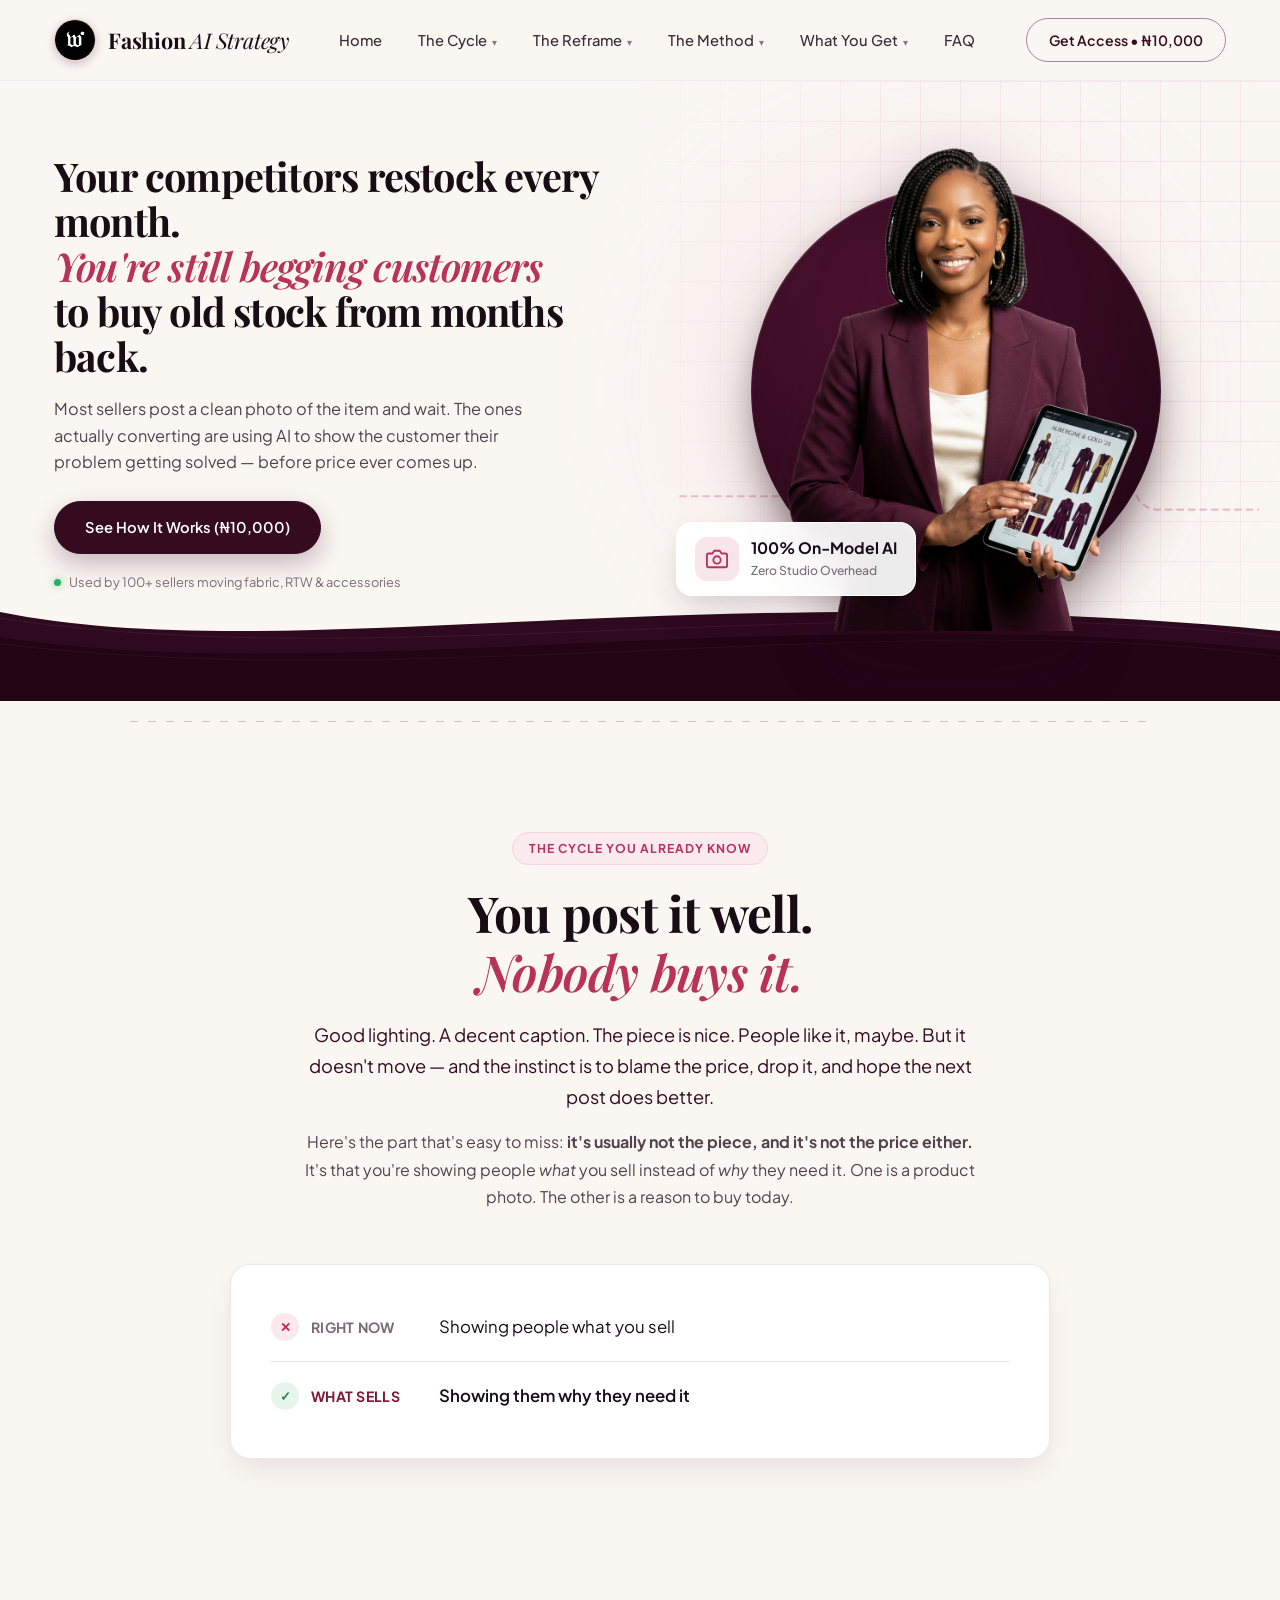
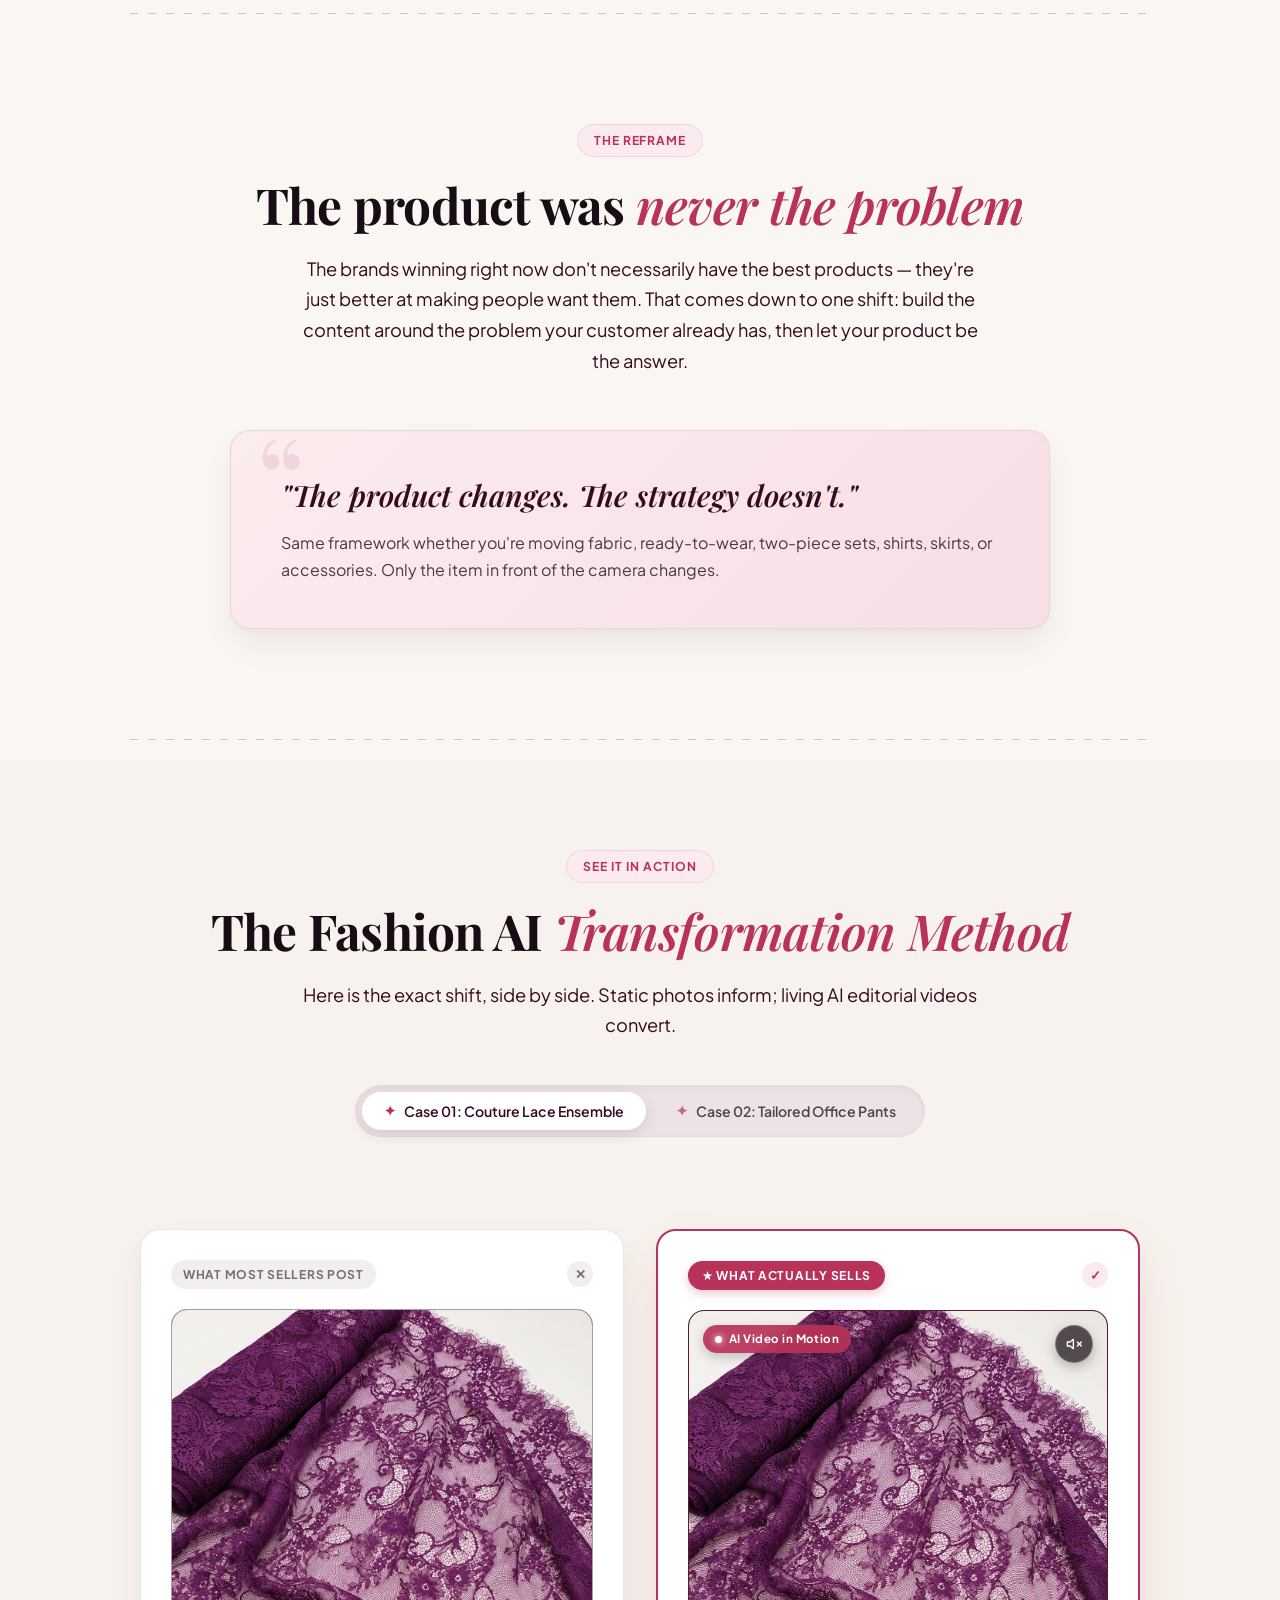
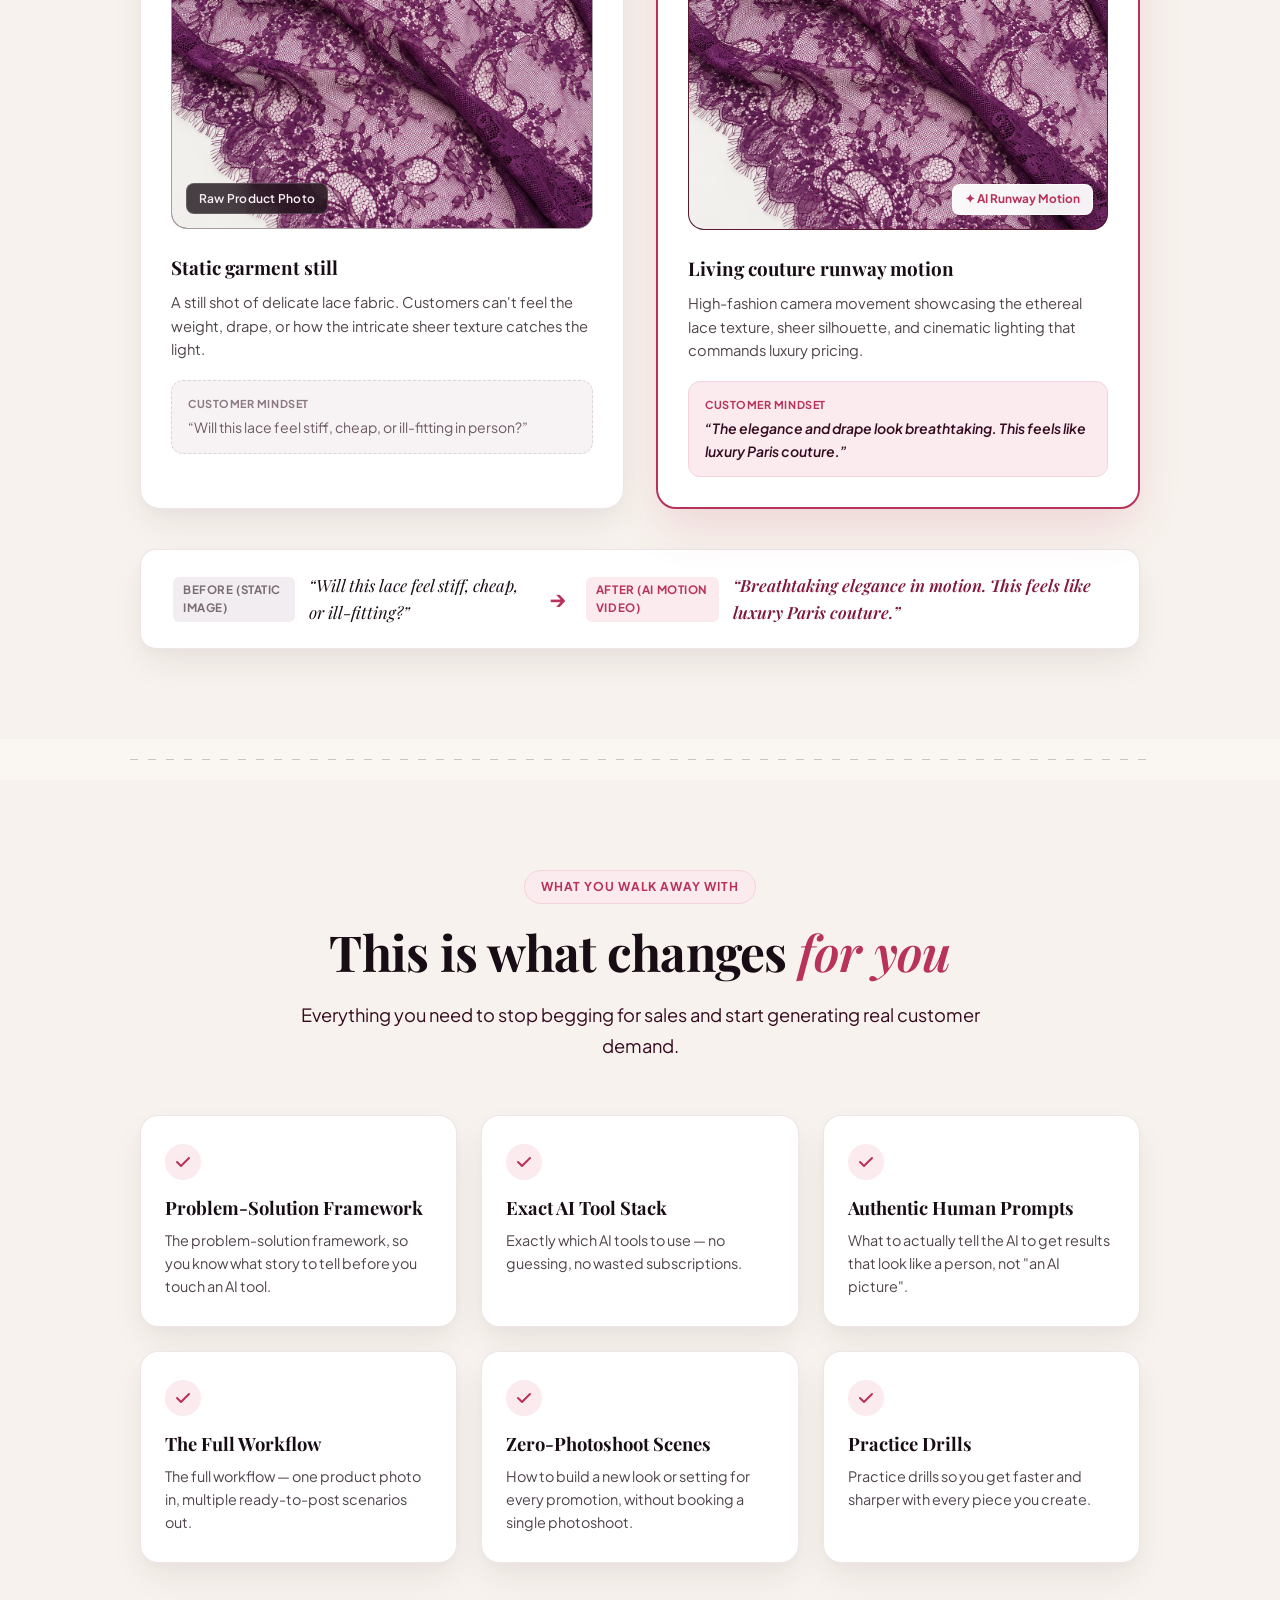
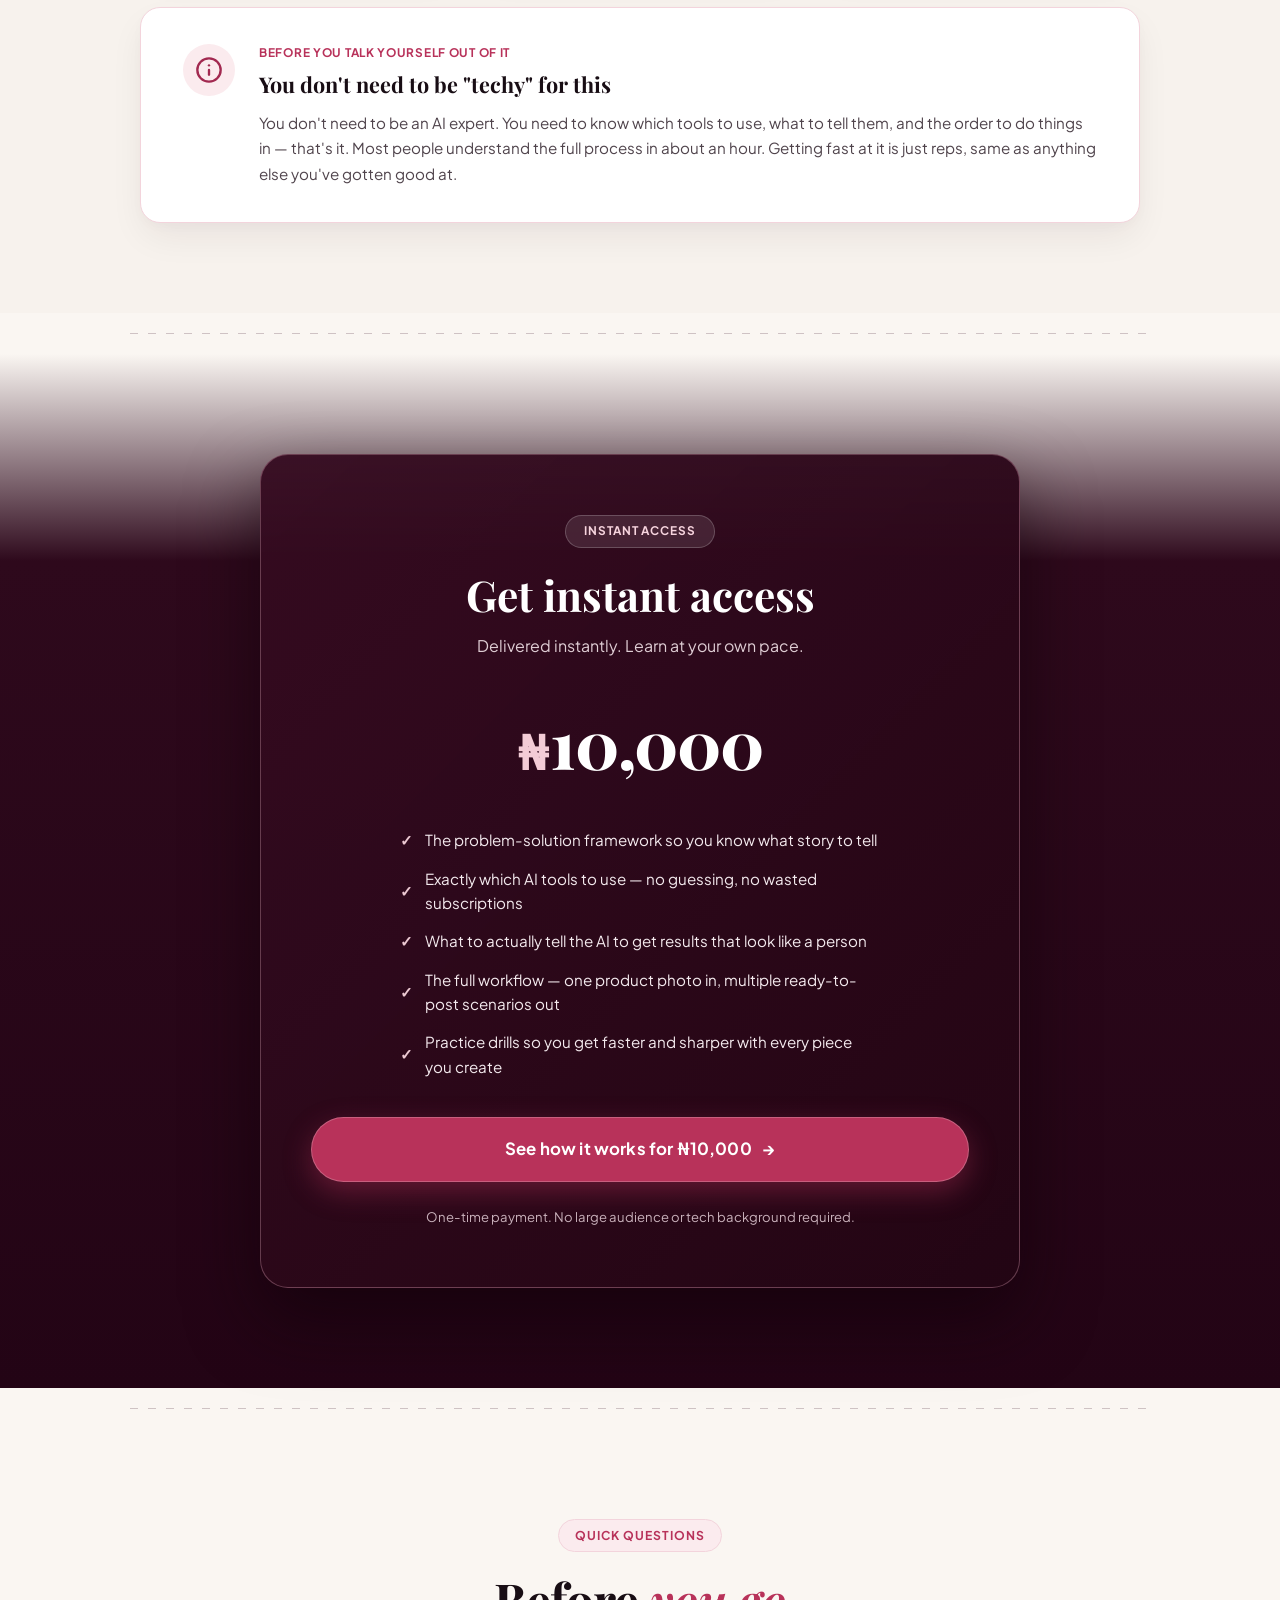
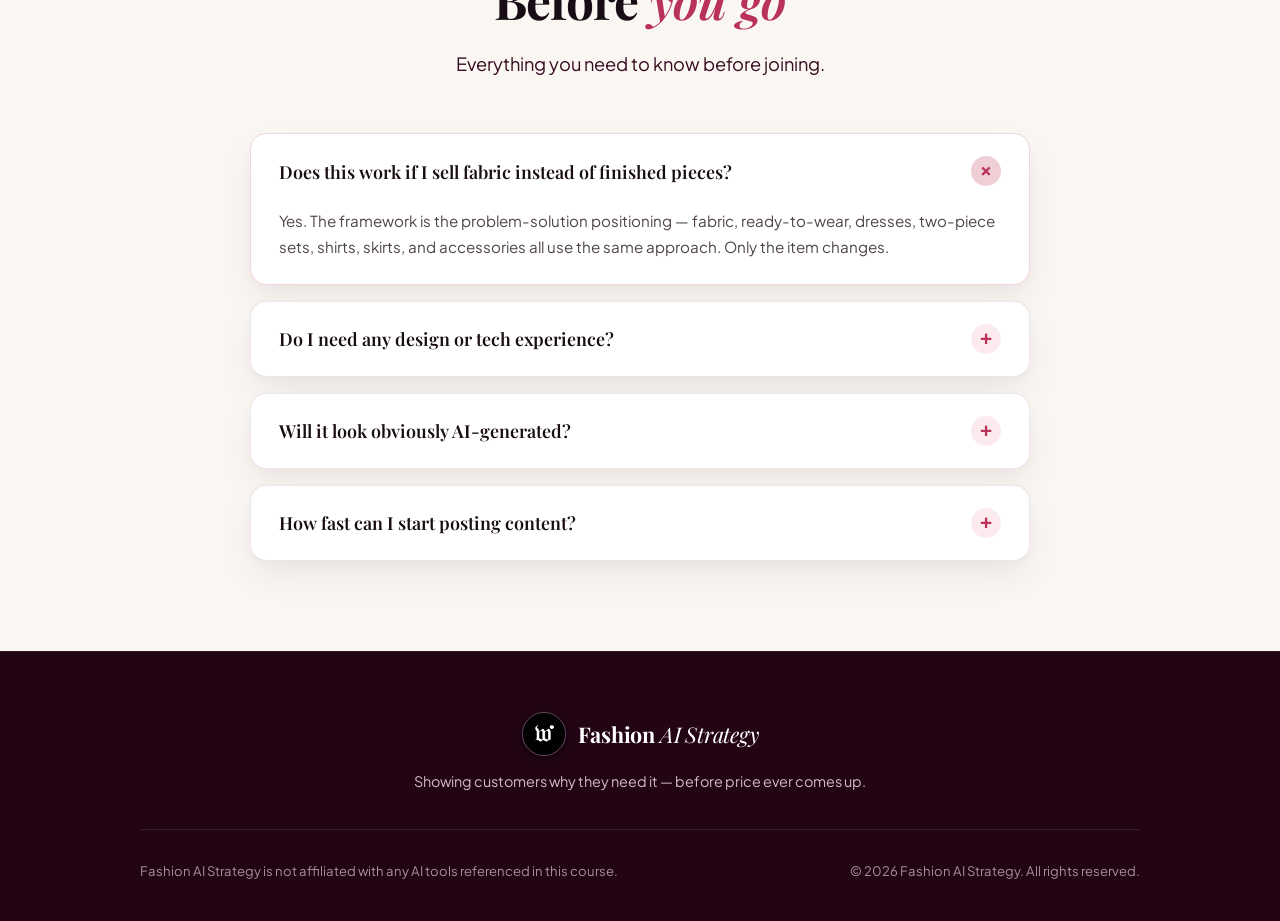
==== index.html @ 3b5722db "Initial commit: Fashion sales landing page" ====
<!DOCTYPE html>
<html lang="en">
<head>
  <meta charset="UTF-8">
  <meta name="viewport" content="width=device-width, initial-scale=1.0">
  <title>Your Clothes Aren't the Problem — Fashion AI Strategy</title>
  <meta name="description" content="Your competitors restock every month while you're still begging customers to buy old stock from months back. Learn the AI framework to show customers why they need it today.">
  
  <!-- Fonts: Playfair Display for editorial luxury serif + Plus Jakarta Sans for crisp modern sans -->
  <link rel="preconnect" href="https://fonts.googleapis.com">
  <link rel="preconnect" href="https://fonts.gstatic.com" crossorigin>
  <link href="https://fonts.googleapis.com/css2?family=Playfair+Display:ital,wght@0,500;0,600;0,700;0,800;1,400;1,500;1,600;1,700&family=Plus+Jakarta+Sans:ital,wght@0,300;0,400;0,500;0,600;0,700;0,800;1,400&display=swap" rel="stylesheet">
  
  <link rel="icon" type="image/jpeg" href="assets/logo.jpg">
  <link rel="stylesheet" href="css/style.css">
</head>
<body>

  <!-- Site Header -->
  <header class="site-header" id="header">
    <div class="header-inner">
      <!-- Brand Logo -->
      <a href="#" class="brand-logo" id="brand-logo" aria-label="Fashion AI Strategy Home">
        <img src="assets/logo.jpg" alt="Fashion AI Strategy Logo" class="brand-logo-img">
        <span class="brand-text">Fashion <span class="brand-subtext">AI Strategy</span></span>
      </a>

      <!-- Desktop Navigation -->
      <nav class="nav-menu" aria-label="Main Navigation">
        <ul class="nav-list">
          <li class="nav-item"><a href="#hero" class="nav-link" id="nav-home">Home</a></li>
          <li class="nav-item"><a href="#problem" class="nav-link" id="nav-problem">The Cycle <span class="nav-caret">&#9662;</span></a></li>
          <li class="nav-item"><a href="#reframe" class="nav-link" id="nav-reframe">The Reframe <span class="nav-caret">&#9662;</span></a></li>
          <li class="nav-item"><a href="#method" class="nav-link" id="nav-method">The Method <span class="nav-caret">&#9662;</span></a></li>
          <li class="nav-item"><a href="#what-you-get" class="nav-link" id="nav-get">What You Get <span class="nav-caret">&#9662;</span></a></li>
          <li class="nav-item"><a href="#faq" class="nav-link" id="nav-faq">FAQ</a></li>
        </ul>
      </nav>

      <!-- Header Action -->
      <div class="header-actions">
        <a href="https://nestuge.com/wisdomai" class="btn-outline-header" id="btn-header-enroll" aria-label="Get Instant Access" target="_blank">
          Get Access &bull; ₦10,000
        </a>
        
        <!-- Mobile Menu Toggle -->
        <button class="mobile-menu-btn" id="mobile-menu-btn" aria-label="Toggle navigation menu" aria-expanded="false">
          <span></span>
          <span></span>
        </button>
      </div>
    </div>
  </header>

  <!-- Mobile Drawer Menu -->
  <div class="mobile-drawer" id="mobile-drawer" aria-hidden="true">
    <div class="mobile-drawer-inner">
      <ul class="mobile-nav-list">
        <li><a href="#hero" class="mobile-nav-link">Home</a></li>
        <li><a href="#problem" class="mobile-nav-link">The Cycle</a></li>
        <li><a href="#reframe" class="mobile-nav-link">The Reframe</a></li>
        <li><a href="#method" class="mobile-nav-link">The Method</a></li>
        <li><a href="#what-you-get" class="mobile-nav-link">What You Get</a></li>
        <li><a href="#faq" class="mobile-nav-link">FAQ</a></li>
      </ul>
      <div class="mobile-drawer-cta">
        <a href="https://nestuge.com/wisdomai" class="btn-primary-enroll w-full" id="btn-mobile-enroll" target="_blank">
          Get Instant Access &bull; ₦10,000 &rarr;
        </a>
      </div>
    </div>
  </div>

  <!-- Hero Section -->
  <section class="hero-section" id="hero">
    <!-- Subtle Blueprint Grid & Atmospheric Glow (Matching Reference) -->
    <div class="hero-bg-grid" aria-hidden="true"></div>
    <div class="hero-ambient-glow" aria-hidden="true"></div>




    <div class="hero-container">
      <!-- Hero Grid: Left Copy & Right Stage -->
      <div class="hero-grid">

        <!-- Left Column: Copy & Value Proposition -->
        <div class="hero-copy">
          
          <!-- Hero Headline with high-contrast display typography -->
          <h1 class="hero-headline">
            Your competitors restock every month.<br>
            <span class="headline-accent">You're still begging customers</span><br>
            to buy old stock from months back.
          </h1>

          <!-- Supporting Pitch -->
          <p class="hero-description">
            Most sellers post a clean photo of the item and wait. The ones actually converting are using AI to show the customer their problem getting solved &mdash; before price ever comes up.
          </p>

          <!-- Dual Action CTA Group Matching Reference: Primary Filled + Secondary Outlined -->
          <div class="hero-cta-group">
            <a href="https://nestuge.com/wisdomai" class="btn-hero-primary" id="btn-hero-enroll" target="_blank">
              See How It Works (₦10,000)
            </a>
          </div>

          <!-- Subtle Trust Footnote -->
          <div class="hero-trust-note">
            <span class="trust-dot"></span>
            <span>Used by 100+ sellers moving fabric, RTW & accessories</span>
          </div>

        </div>

        <!-- Right Column: Visual Stage with Circle Backdrop, Breakout Model Cutout & Floating Glass Cards -->
        <div class="hero-stage-wrapper">
          <div class="hero-stage">

            <!-- Decorative Curved Conduit Pipeline / Tailor's Thread (Matching Reference Pipe Motif) -->
            <svg class="hero-conduit-svg" viewBox="0 0 540 540" fill="none" xmlns="http://www.w3.org/2000/svg" aria-hidden="true">
              <path d="M-40 400 H 130 A 24 24 0 0 0 154 376 V 260 A 24 24 0 0 1 178 236 H 420 A 24 24 0 0 1 444 260 V 390 A 24 24 0 0 0 468 414 H 580" stroke="rgba(184, 50, 90, 0.28)" stroke-width="2.2" stroke-dasharray="6 6" stroke-linecap="round"/>
            </svg>

            <!-- Large Circular Backdrop Disc (Matching Reference Deep Disc) -->
            <div class="stage-circle-disc" aria-hidden="true"></div>


            <!-- Central Fashion Entrepreneur Cutout breaking out of the circle -->
            <div class="stage-creator-figure">
              <img 
                src="assets/hero-creator.png" 
                alt="Fashion entrepreneur holding tablet showcasing AI garment designs" 
                class="creator-cutout-img" 
                id="creator-cutout-img"
              >
            </div>

            <!-- Floating Glassmorphic Card 1 (Bottom-Left: Studio AI) -->
            <aside class="hero-glass-card card-studio-ai" id="card-studio-ai">
              <div class="glass-card-icon">
                <svg width="22" height="22" viewBox="0 0 24 24" fill="none" stroke="currentColor" stroke-width="2" stroke-linecap="round" stroke-linejoin="round">
                  <path d="M23 19a2 2 0 0 1-2 2H3a2 2 0 0 1-2-2V8a2 2 0 0 1 2-2h4l2-3h6l2 3h4a2 2 0 0 1 2 2z"/>
                  <circle cx="12" cy="13" r="4"/>
                </svg>
              </div>
              <div class="glass-card-content">
                <div class="glass-card-stat">100% On-Model AI</div>
                <div class="glass-card-label">Zero Studio Overhead</div>
              </div>
            </aside>

            

          </div>
        </div>

      </div>

      <!-- Feature Strip Banner (4 Columns) -->

    </div>

    <!-- Bottom Deep Plum Decorative Wave Swoosh -->
    <div class="hero-bottom-swoosh" aria-hidden="true">
      <svg class="swoosh-svg" viewBox="0 0 1440 220" fill="none" preserveAspectRatio="none">
        <path d="M0,80 C320,170 780,20 1440,110 L1440,220 L0,220 Z" fill="#2d0a1d"/>
        <path d="M0,120 C380,200 860,60 1440,140 L1440,220 L0,220 Z" fill="#210515"/>
        <path d="M0,90 C420,180 960,40 1440,120" stroke="rgba(255,255,255,0.06)" stroke-width="1.5" fill="none"/>
        <path d="M0,130 C460,210 1020,70 1440,150" stroke="rgba(255,255,255,0.04)" stroke-width="1.5" fill="none"/>
      </svg>
    </div>
  </section>

  <!-- Content Section Wrapper: Stitch Divider -->
  <div class="section-stitch-wrap">
    <div class="stitch-divider" aria-hidden="true"></div>
  </div>

  <!-- SECTION 1: The Problem / The Cycle You Already Know -->
  <section class="content-section" id="problem">
    <div class="content-container">
      <div class="section-header text-center">
        <span class="eyebrow-pill">The cycle you already know</span>
        <h2 class="section-headline">You post it well.<br><span class="headline-serif-italic headline-accent">Nobody buys it.</span></h2>
        <p class="section-lede">
          Good lighting. A decent caption. The piece is nice. People like it, maybe. But it doesn't move &mdash; and the instinct is to blame the price, drop it, and hope the next post does better.
        </p>
        <p class="section-subtext">
          Here's the part that's easy to miss: <strong>it's usually not the piece, and it's not the price either.</strong> It's that you're showing people <em>what</em> you sell instead of <em>why</em> they need it. One is a product photo. The other is a reason to buy today.
        </p>
      </div>

      <!-- Problem vs Solution Split Comparison Box -->
      <div class="split-comparison-card">
        <div class="split-row split-before">
          <div class="split-label">
            <span class="split-indicator status-bad" aria-hidden="true">✕</span>
            <span class="split-tag">Right now</span>
          </div>
          <div class="split-value">Showing people what you sell</div>
        </div>

        <div class="split-divider-line" aria-hidden="true"></div>

        <div class="split-row split-after">
          <div class="split-label">
            <span class="split-indicator status-good" aria-hidden="true">✓</span>
            <span class="split-tag">What sells</span>
          </div>
          <div class="split-value">Showing them why they need it</div>
        </div>
      </div>

    </div>
  </section>

  <!-- Content Section Wrapper: Stitch Divider -->
  <div class="section-stitch-wrap">
    <div class="stitch-divider" aria-hidden="true"></div>
  </div>

  <!-- SECTION 2: The Reframe -->
  <section class="content-section" id="reframe">
    <div class="content-container">
      <div class="section-header text-center">
        <span class="eyebrow-pill">The reframe</span>
        <h2 class="section-headline">The product was <span class="headline-serif-italic headline-accent">never the problem</span></h2>
        <p class="section-lede">
          The brands winning right now don't necessarily have the best products &mdash; they're just better at making people want them. That comes down to one shift: build the content around the problem your customer already has, then let your product be the answer.
        </p>
      </div>

      <!-- The Reframe Callout Box -->
      <div class="reframe-editorial-card">
        <div class="reframe-accent-mark" aria-hidden="true">“</div>
        <h3 class="reframe-quote">"The product changes. The strategy doesn't."</h3>
        <p class="reframe-body">
          Same framework whether you're moving fabric, ready-to-wear, two-piece sets, shirts, skirts, or accessories. Only the item in front of the camera changes.
        </p>
      </div>
    </div>
  </section>

  <!-- Content Section Wrapper: Stitch Divider -->
  <div class="section-stitch-wrap">
    <div class="stitch-divider" aria-hidden="true"></div>
  </div>

  <!-- SECTION 3: The Method / See it in Action -->
  <section class="content-section bg-soft" id="method">
    <div class="content-container">
      <div class="section-header text-center">
        <span class="eyebrow-pill">See it in action</span>
        <h2 class="section-headline">The Fashion AI <span class="headline-serif-italic headline-accent">Transformation Method</span></h2>
        <p class="section-lede">
          Here is the exact shift, side by side. Static photos inform; living AI editorial videos convert.
        </p>

        <!-- Interactive Tab Switcher -->
        <div class="method-tabs-nav" role="tablist" aria-label="Fashion AI Transformations">
          <button class="method-tab-btn active" role="tab" aria-selected="true" aria-controls="method-panel-lace" id="tab-lace" data-target="method-panel-lace">
            <span class="tab-sparkle" aria-hidden="true">✦</span>
            <span class="tab-text">Case 01: Couture Lace Ensemble</span>
          </button>
          <button class="method-tab-btn" role="tab" aria-selected="false" aria-controls="method-panel-pants" id="tab-pants" data-target="method-panel-pants">
            <span class="tab-sparkle" aria-hidden="true">✦</span>
            <span class="tab-text">Case 02: Tailored Office Pants</span>
          </button>
        </div>
      </div>

      <!-- TAB PANEL 1: Couture Lace Ensemble (Active Default) -->
      <div class="method-tab-pane active" id="method-panel-lace" role="tabpanel" aria-labelledby="tab-lace">
        <div class="method-panels-grid">
          <!-- Left: Static Photo (Before) -->
          <div class="method-panel panel-standard">
            <div class="panel-header">
              <span class="panel-badge-standard">What most sellers post</span>
              <span class="panel-status-icon" aria-hidden="true">✕</span>
            </div>

            <div class="panel-visual-box method-media-box">
              <img src="assets/methods/Lace.PNG" alt="Static catalog photo of lace garment" class="method-visual-img" loading="lazy">
              <div class="visual-tag-chip">Raw Product Photo</div>
            </div>

            <div class="panel-body">
              <h4 class="panel-title">Static garment still</h4>
              <p class="panel-desc">A still shot of delicate lace fabric. Customers can't feel the weight, drape, or how the intricate sheer texture catches the light.</p>
              <div class="thought-bubble thought-hesitant">
                <span class="bubble-tag">Customer Mindset</span>
                <p>“Will this lace feel stiff, cheap, or ill-fitting in person?”</p>
              </div>
            </div>
          </div>

          <!-- Right: AI Video in Motion (Winner) -->
          <div class="method-panel panel-winning">
            <div class="winning-glow-accent" aria-hidden="true"></div>
            <div class="panel-header">
              <span class="panel-badge-winning">★ What actually sells</span>
              <span class="panel-status-icon winning" aria-hidden="true">✓</span>
            </div>

            <div class="panel-visual-box method-media-box winning-visual">
              <video class="method-visual-video" autoplay loop muted playsinline preload="metadata" poster="assets/methods/Lace.PNG">
                <source src="assets/methods/Lace.mp4" type="video/mp4">
                <source src="assets/methods/Lace.MOV" type="video/quicktime">
                Your browser does not support HTML5 video.
              </video>
              <div class="video-live-badge">
                <span class="live-dot" aria-hidden="true"></span> AI Video in Motion
              </div>
              <button class="video-audio-toggle" type="button" aria-label="Toggle video sound" title="Toggle audio">
                <svg class="icon-mute" viewBox="0 0 24 24" width="16" height="16" fill="none" stroke="currentColor" stroke-width="2" stroke-linecap="round" stroke-linejoin="round" aria-hidden="true"><path d="M11 5L6 9H2v6h4l5 4V5z"/><line x1="23" y1="9" x2="17" y2="15"/><line x1="17" y1="9" x2="23" y2="15"/></svg>
                <svg class="icon-unmute" style="display:none;" viewBox="0 0 24 24" width="16" height="16" fill="none" stroke="currentColor" stroke-width="2" stroke-linecap="round" stroke-linejoin="round" aria-hidden="true"><path d="M11 5L6 9H2v6h4l5 4V5z"/><path d="M19.07 4.93a10 10 0 0 1 0 14.14M15.54 8.46a5 5 0 0 1 0 7.07"/></svg>
              </button>
              <div class="visual-ai-chip">✦ AI Runway Motion</div>
            </div>

            <div class="panel-body">
              <h4 class="panel-title">Living couture runway motion</h4>
              <p class="panel-desc">High-fashion camera movement showcasing the ethereal lace texture, sheer silhouette, and cinematic lighting that commands luxury pricing.</p>
              <div class="thought-bubble thought-convinced">
                <span class="bubble-tag">Customer Mindset</span>
                <p>“The elegance and drape look breathtaking. This feels like luxury Paris couture.”</p>
              </div>
            </div>
          </div>
        </div>

        <!-- Psychological Shift Row -->
        <div class="mindset-shift-bar">
          <div class="shift-step before">
            <span class="shift-tag">Before (Static Image)</span>
            <span class="shift-quote">“Will this lace feel stiff, cheap, or ill-fitting?”</span>
          </div>
          <div class="shift-arrow-icon" aria-hidden="true">&rarr;</div>
          <div class="shift-step after">
            <span class="shift-tag">After (AI Motion Video)</span>
            <span class="shift-quote">“Breathtaking elegance in motion. This feels like luxury Paris couture.”</span>
          </div>
        </div>
      </div>

      <!-- TAB PANEL 2: Tailored Office Pants -->
      <div class="method-tab-pane" id="method-panel-pants" role="tabpanel" aria-labelledby="tab-pants" hidden>
        <div class="method-panels-grid">
          <!-- Left: Static Photo (Before) -->
          <div class="method-panel panel-standard">
            <div class="panel-header">
              <span class="panel-badge-standard">What most sellers post</span>
              <span class="panel-status-icon" aria-hidden="true">✕</span>
            </div>

            <div class="panel-visual-box method-media-box">
              <img src="assets/methods/Pants.PNG" alt="Static product photo of tailored trousers" class="method-visual-img pants-img" loading="lazy">
              <div class="visual-tag-chip">Raw Product Photo</div>
            </div>

            <div class="panel-body">
              <h4 class="panel-title">Static flat-lay product photo</h4>
              <p class="panel-desc">A clean flat-lay of the pants. Good lighting, but zero movement, zero drape, zero emotion. The shopper sees fabric, not an experience.</p>
              <div class="thought-bubble thought-hesitant">
                <span class="bubble-tag">Customer Mindset</span>
                <p>“Do I really need another pair of pants?”</p>
              </div>
            </div>
          </div>

          <!-- Right: AI Video in Motion (Winner) -->
          <div class="method-panel panel-winning">
            <div class="winning-glow-accent" aria-hidden="true"></div>
            <div class="panel-header">
              <span class="panel-badge-winning">★ What actually sells</span>
              <span class="panel-status-icon winning" aria-hidden="true">✓</span>
            </div>

            <div class="panel-visual-box method-media-box winning-visual">
              <video class="method-visual-video pants-video" loop muted playsinline preload="none" poster="assets/methods/Pants.PNG">
                <source src="assets/methods/Pants.mp4" type="video/mp4">
                <source src="assets/methods/Pants.MOV" type="video/quicktime">
                Your browser does not support HTML5 video.
              </video>
              <div class="video-live-badge">
                <span class="live-dot" aria-hidden="true"></span> AI Video in Motion
              </div>
              <button class="video-audio-toggle" type="button" aria-label="Toggle video sound" title="Toggle audio">
                <svg class="icon-mute" viewBox="0 0 24 24" width="16" height="16" fill="none" stroke="currentColor" stroke-width="2" stroke-linecap="round" stroke-linejoin="round" aria-hidden="true"><path d="M11 5L6 9H2v6h4l5 4V5z"/><line x1="23" y1="9" x2="17" y2="15"/><line x1="17" y1="9" x2="23" y2="15"/></svg>
                <svg class="icon-unmute" style="display:none;" viewBox="0 0 24 24" width="16" height="16" fill="none" stroke="currentColor" stroke-width="2" stroke-linecap="round" stroke-linejoin="round" aria-hidden="true"><path d="M11 5L6 9H2v6h4l5 4V5z"/><path d="M19.07 4.93a10 10 0 0 1 0 14.14M15.54 8.46a5 5 0 0 1 0 7.07"/></svg>
              </button>
              <div class="visual-ai-chip">✦ AI Transformed</div>
            </div>

            <div class="panel-body">
              <h4 class="panel-title">Dynamic on-figure editorial motion</h4>
              <p class="panel-desc">A styled model in fluid motion. The customer instantly sees the tailoring, the waist fit, and how the pants stride through real life.</p>
              <div class="thought-bubble thought-convinced">
                <span class="bubble-tag">Customer Mindset</span>
                <p>“Wait &mdash; this looks incredible in motion. I need this exact fit.”</p>
              </div>
            </div>
          </div>
        </div>

        <!-- Psychological Shift Row -->
        <div class="mindset-shift-bar">
          <div class="shift-step before">
            <span class="shift-tag">Before (Static Image)</span>
            <span class="shift-quote">“Do I really need another pair of pants?”</span>
          </div>
          <div class="shift-arrow-icon" aria-hidden="true">&rarr;</div>
          <div class="shift-step after">
            <span class="shift-tag">After (AI Motion Video)</span>
            <span class="shift-quote">“Wait &mdash; this looks incredible in motion. I need this fit.”</span>
          </div>
        </div>
      </div>

    </div>
  </section>

  <!-- Content Section Wrapper: Stitch Divider -->
  <div class="section-stitch-wrap">
    <div class="stitch-divider" aria-hidden="true"></div>
  </div>

  <!-- SECTION 3: What You Get / What You Walk Away With -->
  <section class="content-section bg-soft" id="what-you-get">
    <div class="content-container">
      <div class="section-header text-center">
        <span class="eyebrow-pill">What you walk away with</span>
        <h2 class="section-headline">This is what changes <span class="headline-serif-italic headline-accent">for you</span></h2>
        <p class="section-lede">
          Everything you need to stop begging for sales and start generating real customer demand.
        </p>
      </div>

      <!-- 6 Benefit Cards Grid -->
      <div class="walkaway-grid">
        <!-- Item 1 -->
        <div class="walkaway-card">
          <div class="card-check-icon" aria-hidden="true">
            <svg viewBox="0 0 20 20" fill="currentColor">
              <path fill-rule="evenodd" d="M16.707 5.293a1 1 0 010 1.414l-8 8a1 1 0 01-1.414 0l-4-4a1 1 0 011.414-1.414L8 12.586l7.293-7.293a1 1 0 011.414 0z" clip-rule="evenodd"/>
            </svg>
          </div>
          <div class="card-content">
            <h4 class="card-headline">Problem-Solution Framework</h4>
            <p class="card-copy">The problem-solution framework, so you know what story to tell before you touch an AI tool.</p>
          </div>
        </div>

        <!-- Item 2 -->
        <div class="walkaway-card">
          <div class="card-check-icon" aria-hidden="true">
            <svg viewBox="0 0 20 20" fill="currentColor">
              <path fill-rule="evenodd" d="M16.707 5.293a1 1 0 010 1.414l-8 8a1 1 0 01-1.414 0l-4-4a1 1 0 011.414-1.414L8 12.586l7.293-7.293a1 1 0 011.414 0z" clip-rule="evenodd"/>
            </svg>
          </div>
          <div class="card-content">
            <h4 class="card-headline">Exact AI Tool Stack</h4>
            <p class="card-copy">Exactly which AI tools to use &mdash; no guessing, no wasted subscriptions.</p>
          </div>
        </div>

        <!-- Item 3 -->
        <div class="walkaway-card">
          <div class="card-check-icon" aria-hidden="true">
            <svg viewBox="0 0 20 20" fill="currentColor">
              <path fill-rule="evenodd" d="M16.707 5.293a1 1 0 010 1.414l-8 8a1 1 0 01-1.414 0l-4-4a1 1 0 011.414-1.414L8 12.586l7.293-7.293a1 1 0 011.414 0z" clip-rule="evenodd"/>
            </svg>
          </div>
          <div class="card-content">
            <h4 class="card-headline">Authentic Human Prompts</h4>
            <p class="card-copy">What to actually tell the AI to get results that look like a person, not "an AI picture".</p>
          </div>
        </div>

        <!-- Item 4 -->
        <div class="walkaway-card">
          <div class="card-check-icon" aria-hidden="true">
            <svg viewBox="0 0 20 20" fill="currentColor">
              <path fill-rule="evenodd" d="M16.707 5.293a1 1 0 010 1.414l-8 8a1 1 0 01-1.414 0l-4-4a1 1 0 011.414-1.414L8 12.586l7.293-7.293a1 1 0 011.414 0z" clip-rule="evenodd"/>
            </svg>
          </div>
          <div class="card-content">
            <h4 class="card-headline">The Full Workflow</h4>
            <p class="card-copy">The full workflow &mdash; one product photo in, multiple ready-to-post scenarios out.</p>
          </div>
        </div>

        <!-- Item 5 -->
        <div class="walkaway-card">
          <div class="card-check-icon" aria-hidden="true">
            <svg viewBox="0 0 20 20" fill="currentColor">
              <path fill-rule="evenodd" d="M16.707 5.293a1 1 0 010 1.414l-8 8a1 1 0 01-1.414 0l-4-4a1 1 0 011.414-1.414L8 12.586l7.293-7.293a1 1 0 011.414 0z" clip-rule="evenodd"/>
            </svg>
          </div>
          <div class="card-content">
            <h4 class="card-headline">Zero-Photoshoot Scenes</h4>
            <p class="card-copy">How to build a new look or setting for every promotion, without booking a single photoshoot.</p>
          </div>
        </div>

        <!-- Item 6 -->
        <div class="walkaway-card">
          <div class="card-check-icon" aria-hidden="true">
            <svg viewBox="0 0 20 20" fill="currentColor">
              <path fill-rule="evenodd" d="M16.707 5.293a1 1 0 010 1.414l-8 8a1 1 0 01-1.414 0l-4-4a1 1 0 011.414-1.414L8 12.586l7.293-7.293a1 1 0 011.414 0z" clip-rule="evenodd"/>
            </svg>
          </div>
          <div class="card-content">
            <h4 class="card-headline">Practice Drills</h4>
            <p class="card-copy">Practice drills so you get faster and sharper with every piece you create.</p>
          </div>
        </div>
      </div>

      <!-- Objection Buster Card: You Don't Need to Be Techy -->
      <div class="tech-reassurance-card">
        <div class="reassurance-icon" aria-hidden="true">
          <svg width="28" height="28" viewBox="0 0 24 24" fill="none" stroke="#a22950" stroke-width="2" stroke-linecap="round" stroke-linejoin="round">
            <circle cx="12" cy="12" r="10"></circle>
            <line x1="12" y1="16" x2="12" y2="12"></line>
            <line x1="12" y1="8" x2="12.01" y2="8"></line>
          </svg>
        </div>
        <div class="reassurance-content">
          <span class="reassurance-eyebrow">Before you talk yourself out of it</span>
          <h3 class="reassurance-title">You don't need to be "techy" for this</h3>
          <p class="reassurance-text">
            You don't need to be an AI expert. You need to know which tools to use, what to tell them, and the order to do things in &mdash; that's it. Most people understand the full process in about an hour. Getting fast at it is just reps, same as anything else you've gotten good at.
          </p>
        </div>
      </div>

    </div>
  </section>

  <!-- Content Section Wrapper: Stitch Divider -->
  <div class="section-stitch-wrap">
    <div class="stitch-divider" aria-hidden="true"></div>
  </div>

  <!-- SECTION 5: Pricing / Instant Access Section -->
  <section class="price-full-section" id="price">
    <div class="content-container">
      <div class="price-card-hero">
        <div class="price-badge-pill">INSTANT ACCESS</div>
        <h2 class="price-headline">Get instant access</h2>
        <p class="price-subtitle">Delivered instantly. Learn at your own pace.</p>

        <div class="price-amount-display">
          <span class="currency-symbol">₦</span>10,000
        </div>

        <ul class="price-perks-list">
          <li><span>✓</span> The problem-solution framework so you know what story to tell</li>
          <li><span>✓</span> Exactly which AI tools to use &mdash; no guessing, no wasted subscriptions</li>
          <li><span>✓</span> What to actually tell the AI to get results that look like a person</li>
          <li><span>✓</span> The full workflow &mdash; one product photo in, multiple ready-to-post scenarios out</li>
          <li><span>✓</span> Practice drills so you get faster and sharper with every piece you create</li>
        </ul>

        <a href="https://nestuge.com/wisdomai" class="btn-primary-enroll price-cta-btn" id="btn-pricing-enroll" target="_blank">
          See how it works for ₦10,000 <span class="btn-arrow" aria-hidden="true">&rarr;</span>
        </a>

        <p class="price-guarantee-note">
          One-time payment. No large audience or tech background required.
        </p>
      </div>
    </div>
  </section>

  <!-- Content Section Wrapper: Stitch Divider -->
  <div class="section-stitch-wrap">
    <div class="stitch-divider" aria-hidden="true"></div>
  </div>

  <!-- SECTION 6: FAQ -->
  <section class="content-section" id="faq">
    <div class="content-container">
      <div class="section-header text-center">
        <span class="eyebrow-pill">Quick questions</span>
        <h2 class="section-headline">Before <span class="headline-serif-italic headline-accent">you go</span></h2>
        <p class="section-lede">Everything you need to know before joining.</p>
      </div>

      <!-- FAQ Accordion Items -->
      <div class="faq-accordion-list">
        <!-- Item 1 -->
        <div class="faq-accordion-item active">
          <button class="faq-trigger" aria-expanded="true">
            <span class="faq-question">Does this work if I sell fabric instead of finished pieces?</span>
            <span class="faq-icon" aria-hidden="true">+</span>
          </button>
          <div class="faq-answer">
            <p>Yes. The framework is the problem-solution positioning &mdash; fabric, ready-to-wear, dresses, two-piece sets, shirts, skirts, and accessories all use the same approach. Only the item changes.</p>
          </div>
        </div>

        <!-- Item 2 -->
        <div class="faq-accordion-item">
          <button class="faq-trigger" aria-expanded="false">
            <span class="faq-question">Do I need any design or tech experience?</span>
            <span class="faq-icon" aria-hidden="true">+</span>
          </button>
          <div class="faq-answer">
            <p>No. You need a product photo you already have and about an hour to learn the workflow.</p>
          </div>
        </div>

        <!-- Item 3 -->
        <div class="faq-accordion-item">
          <button class="faq-trigger" aria-expanded="false">
            <span class="faq-question">Will it look obviously AI-generated?</span>
            <span class="faq-icon" aria-hidden="true">+</span>
          </button>
          <div class="faq-answer">
            <p>The goal was never pretty AI pictures &mdash; it's content that makes your customer picture herself with the product and understand why she needs it. That's what the workflow is built around.</p>
          </div>
        </div>

        <!-- Item 4 -->
        <div class="faq-accordion-item">
          <button class="faq-trigger" aria-expanded="false">
            <span class="faq-question">How fast can I start posting content?</span>
            <span class="faq-icon" aria-hidden="true">+</span>
          </button>
          <div class="faq-answer">
            <p>You can understand the process in about an hour or less. Like anything, practice is what makes you faster and better at it.</p>
          </div>
        </div>
      </div>

    </div>
  </section>

  <!-- Site Footer -->
  <footer class="site-footer">
    <div class="content-container">
      <div class="footer-top">
        <div class="brand-logo footer-logo">
          <img src="assets/logo.jpg" alt="Fashion AI Strategy Logo" class="brand-logo-img">
          <span class="brand-text">Fashion <span class="brand-subtext">AI Strategy</span></span>
        </div>
        <p class="footer-tagline">Showing customers why they need it &mdash; before price ever comes up.</p>
      </div>

      <div class="footer-bottom">
        <p class="footer-disclaimer">Fashion AI Strategy is not affiliated with any AI tools referenced in this course.</p>
        <p class="footer-copyright">&copy; 2026 Fashion AI Strategy. All rights reserved.</p>
      </div>
    </div>
  </footer>

  <!-- Interactive Modal: Enrollment Checkout Flow -->
  <dialog class="modal-dialog" id="enroll-modal" aria-labelledby="modal-title">
    <div class="modal-box">
      <button class="modal-close" id="modal-close-btn" aria-label="Close modal">&times;</button>
      
      <div id="modal-step-checkout">
        <div class="modal-header">
          <div class="modal-badge">INSTANT ACCESS</div>
          <h2 id="modal-title" class="modal-heading">Get Instant Access to Fashion AI Strategy</h2>
          <p class="modal-subheading">Delivered instantly. Learn at your own pace from your phone or computer.</p>
        </div>

        <div class="modal-order-summary">
          <div class="summary-item">
            <div class="summary-info">
              <strong>Fashion AI Strategy (Full Access)</strong>
              <span>Problem-solution framework, AI tool stack, prompts &amp; workflow drills</span>
            </div>
            <div class="summary-price">₦10,000</div>
          </div>
          <div class="summary-total">
            <span>Total Today:</span>
            <strong>₦10,000</strong>
          </div>
        </div>

        <form class="enroll-form" id="enroll-form" action="https://nestuge.com/wisdomai" method="GET">
          <div class="form-group">
            <label for="student-name">Your Full Name</label>
            <input type="text" id="student-name" placeholder="e.g. Amara Okafor" required>
          </div>
          <div class="form-group">
            <label for="student-email">Email Address (for course delivery)</label>
            <input type="email" id="student-email" placeholder="name@yourboutique.com" required>
          </div>
          <div class="form-group">
            <label for="student-brand">Boutique / Brand Name</label>
            <input type="text" id="student-brand" placeholder="e.g. Maison Belle Lagos">
          </div>

          <button type="submit" class="btn-primary-enroll w-full" id="btn-submit-enroll">
            Complete Enrollment &mdash; ₦10,000 &rarr;
          </button>
          
          <div class="modal-guarantee">
            <svg width="14" height="14" viewBox="0 0 24 24" fill="#58a36c">
              <path d="M12 1L3 5v6c0 5.55 3.84 10.74 9 12 5.16-1.26 9-6.45 9-12V5l-9-4zm-2 16l-4-4 1.41-1.41L10 14.17l6.59-6.59L18 9l-8 8z"/>
            </svg>
            <span>100% Satisfaction Guarantee &bull; Instant Access Upon Payment</span>
          </div>
        </form>
      </div>

      <!-- Success State -->
      <div id="modal-step-success" style="display: none;">
        <div class="modal-success-content">
          <div class="success-icon-wrap">
            <svg width="36" height="36" viewBox="0 0 24 24" fill="#2d0a1d">
              <path d="M9 16.17L4.83 12l-1.42 1.41L9 19 21 7l-1.41-1.41z"/>
            </svg>
          </div>
          <h2 class="modal-heading">Welcome to Fashion AI Strategy!</h2>
          <p class="modal-subheading">Your enrollment is confirmed. Your instant training portal credentials and prompt library have been sent to your email.</p>
          <div class="success-box">
            <p><strong>Order Reference:</strong> #FAI-<span id="order-ref">88294</span></p>
            <p><strong>Status:</strong> Active &amp; Ready</p>
          </div>
          <button class="btn-primary-enroll w-full" id="btn-success-close">Open Course Portal &rarr;</button>
        </div>
      </div>
    </div>
  </dialog>

  <!-- Lifestyle Image Preview Lightbox Modal -->
  <dialog class="modal-dialog modal-lightbox" id="lightbox-modal">
    <div class="lightbox-box">
      <button class="modal-close" id="lightbox-close-btn" aria-label="Close lightbox">&times;</button>
      <img src="assets/lifestyle-1.jpg" alt="Preview lifestyle shot" class="lightbox-img" id="lightbox-img">
      <div class="lightbox-caption">
        <h4 id="lightbox-title">AI Generated &bull; Luxury Lifestyle Shot</h4>
        <p id="lightbox-desc">Created in 90 seconds from a single flat product photo using the Fashion AI Strategy framework.</p>
      </div>
    </div>
  </dialog>

  <script src="js/app.js"></script>
</body>
</html>
---- css/style.css ----
/* ==========================================================================
   Fashion AI Strategy — Luxury Editorial Landing Page
   Pixel-Accurate Match to Design Template + Full Body Content
   ========================================================================== */

:root {
  /* Brand Palette */
  --bg-canvas: #faf6f2;
  --bg-soft: #f6f0ea;
  --bg-card: #ffffff;
  --color-primary: #350b20;
  --color-primary-hover: #4a102e;
  --color-primary-dark: #220414;
  
  --color-accent-wine: #80183b;
  --color-accent-rose: #b8325a;
  --color-accent-soft: #fbebee;
  --color-accent-border: #f3d4dc;
  
  --text-headline: #180d14;
  --text-body: #50444c;
  --text-muted: #796c73;
  --text-light: #ffffff;

  /* Typography */
  --font-serif: 'Playfair Display', Georgia, serif;
  --font-sans: 'Plus Jakarta Sans', -apple-system, BlinkMacSystemFont, 'Segoe UI', Roboto, sans-serif;

  /* Elevation */
  --shadow-card: 0 16px 36px -4px rgba(45, 10, 28, 0.07), 0 4px 12px rgba(0, 0, 0, 0.02);
  --shadow-floating: 0 20px 40px -4px rgba(40, 10, 25, 0.11), 0 6px 16px rgba(0, 0, 0, 0.03);
  --shadow-btn: 0 8px 24px rgba(53, 11, 32, 0.26);

  --transition: all 0.24s cubic-bezier(0.16, 1, 0.3, 1);
}

/* Reset & Base */
*, *::before, *::after {
  box-sizing: border-box;
  margin: 0;
  padding: 0;
}

html {
  font-size: 16px;
  scroll-behavior: smooth;
  -webkit-font-smoothing: antialiased;
  -moz-osx-font-smoothing: grayscale;
}

body {
  font-family: var(--font-sans);
  background-color: var(--bg-canvas);
  color: var(--text-body);
  min-height: 100vh;
  overflow-x: hidden;
  position: relative;
  line-height: 1.6;
}

/* ==========================================================================
   Header & Navigation
   ========================================================================== */

.site-header {
  position: sticky;
  top: 0;
  z-index: 120;
  background-color: var(--bg-canvas);
  width: 100%;
  border-bottom: 1px solid rgba(230, 218, 222, 0.35);
  transition: var(--transition);
}

.site-header.scrolled {
  background-color: rgba(250, 246, 242, 0.94);
  backdrop-filter: blur(12px);
  border-bottom-color: rgba(215, 195, 202, 0.5);
  box-shadow: 0 4px 20px rgba(50, 10, 30, 0.03);
}

.header-inner {
  max-width: 1440px;
  margin: 0 auto;
  height: 80px;
  padding: 0 54px;
  display: flex;
  align-items: center;
  justify-content: space-between;
}

/* Brand Logo */
.brand-logo {
  display: flex;
  align-items: center;
  gap: 12px;
  text-decoration: none;
  color: var(--text-headline);
  transition: opacity 0.2s ease, transform 0.2s ease;
}

.brand-logo:hover {
  opacity: 0.95;
}

.brand-logo-img {
  width: 42px;
  height: 42px;
  border-radius: 50%;
  object-fit: cover;
  display: block;
  flex-shrink: 0;
  box-shadow: 0 3px 10px rgba(53, 11, 32, 0.22);
  border: 1.5px solid rgba(196, 59, 108, 0.25);
  transition: transform 0.25s cubic-bezier(0.16, 1, 0.3, 1), box-shadow 0.25s ease;
}

.brand-logo:hover .brand-logo-img {
  transform: scale(1.06);
  box-shadow: 0 6px 16px rgba(53, 11, 32, 0.32);
}

.brand-icon {
  width: 38px;
  height: 38px;
  background-color: var(--color-primary);
  border-radius: 8px;
  display: flex;
  align-items: center;
  justify-content: center;
  color: #ffffff;
  font-family: var(--font-serif);
  font-size: 22px;
  font-weight: 700;
  line-height: 1;
  box-shadow: 0 4px 10px rgba(53, 11, 32, 0.2);
}

.brand-text {
  font-family: var(--font-serif);
  font-size: 1.35rem;
  font-weight: 700;
  letter-spacing: -0.01em;
  color: var(--text-headline);
}

.brand-subtext {
  font-style: italic;
  font-weight: 400;
}

/* Desktop Navigation */
.nav-menu {
  display: flex;
  align-items: center;
}

.nav-list {
  display: flex;
  list-style: none;
  gap: 36px;
  align-items: center;
}

.nav-link {
  font-family: var(--font-sans);
  font-size: 0.92rem;
  font-weight: 500;
  color: #3b2c34;
  text-decoration: none;
  transition: var(--transition);
  position: relative;
  padding: 4px 0;
}

.nav-link::after {
  content: '';
  position: absolute;
  bottom: 0;
  left: 0;
  width: 0%;
  height: 2px;
  background-color: var(--color-accent-rose);
  transition: width 0.24s ease;
  border-radius: 1px;
}

.nav-link:hover {
  color: var(--color-accent-wine);
}

.nav-link:hover::after {
  width: 100%;
}

/* Header Buttons */
.header-actions {
  display: flex;
  align-items: center;
  gap: 16px;
}

.btn-outline-header,
.btn-enroll-header {
  display: inline-flex;
  align-items: center;
  gap: 8px;
  background-color: transparent;
  color: var(--color-primary);
  border: 1.5px solid rgba(53, 11, 32, 0.45);
  padding: 10px 22px;
  border-radius: 9999px;
  font-family: var(--font-sans);
  font-size: 0.88rem;
  font-weight: 600;
  cursor: pointer;
  transition: var(--transition);
  text-decoration: none;
}

.btn-outline-header:hover,
.btn-enroll-header:hover {
  background-color: var(--color-primary);
  border-color: var(--color-primary);
  color: #ffffff;
  transform: translateY(-1px);
  box-shadow: 0 8px 24px rgba(53, 11, 32, 0.22);
}

.nav-caret {
  font-size: 0.62rem;
  opacity: 0.6;
  margin-left: 2px;
  transition: transform 0.2s ease;
  display: inline-block;
}

.nav-link:hover .nav-caret {
  opacity: 1;
  transform: translateY(1px);
}

.btn-arrow {
  display: inline-block;
  font-size: 1.05rem;
  transition: transform 0.2s ease;
}

.btn-enroll-header:hover .btn-arrow,
.btn-primary-enroll:hover .btn-arrow {
  transform: translateX(3px);
}

/* Mobile Menu Toggle */
.mobile-menu-btn {
  display: none;
  flex-direction: column;
  justify-content: center;
  gap: 6px;
  width: 42px;
  height: 42px;
  background: none;
  border: none;
  cursor: pointer;
  padding: 4px;
}

.mobile-menu-btn span {
  display: block;
  height: 2.2px;
  width: 24px;
  background-color: var(--text-headline);
  border-radius: 2px;
  transition: transform 0.3s cubic-bezier(0.16, 1, 0.3, 1), opacity 0.3s ease;
  transform-origin: center;
}

.mobile-menu-btn.active span:first-child,
.mobile-menu-btn[aria-expanded="true"] span:first-child {
  transform: translateY(4px) rotate(45deg);
}

.mobile-menu-btn.active span:last-child,
.mobile-menu-btn[aria-expanded="true"] span:last-child {
  transform: translateY(-4px) rotate(-45deg);
}

/* Mobile Drawer */
.mobile-drawer {
  position: fixed;
  top: 80px;
  left: 0;
  width: 100%;
  background: rgba(250, 246, 242, 0.98);
  backdrop-filter: blur(16px);
  -webkit-backdrop-filter: blur(16px);
  border-bottom: 1px solid var(--color-accent-border);
  box-shadow: var(--shadow-card);
  padding: 24px 32px 32px;
  display: none;
  z-index: 110;
  transform: translateY(-10px);
  opacity: 0;
  transition: all 0.3s ease;
}

.mobile-drawer.open {
  display: block;
  transform: translateY(0);
  opacity: 1;
}

.mobile-nav-list {
  list-style: none;
  display: flex;
  flex-direction: column;
  gap: 16px;
  margin-bottom: 24px;
}

.mobile-nav-link {
  font-size: 1.1rem;
  font-weight: 600;
  color: var(--text-headline);
  text-decoration: none;
  transition: color 0.2s ease, padding-left 0.2s ease;
  display: block;
}

.mobile-nav-link:hover {
  color: var(--color-accent-rose);
  padding-left: 6px;
}

/* Mobile Drawer CTA Button */
.mobile-drawer-cta {
  padding-top: 16px;
  border-top: 1px solid rgba(53, 11, 32, 0.08);
}

.btn-primary-enroll {
  display: inline-flex;
  align-items: center;
  justify-content: center;
  gap: 10px;
  width: 100%;
  padding: 16px 24px;
  background: linear-gradient(135deg, var(--color-accent-rose) 0%, var(--color-primary) 100%);
  color: #ffffff;
  border: 1px solid rgba(255, 255, 255, 0.22);
  border-radius: 9999px;
  font-family: var(--font-sans);
  font-size: 0.98rem;
  font-weight: 700;
  letter-spacing: 0.01em;
  cursor: pointer;
  box-shadow: 
    0 10px 24px -4px rgba(184, 50, 90, 0.42),
    0 4px 12px rgba(53, 11, 32, 0.22);
  transition: all 0.3s cubic-bezier(0.16, 1, 0.3, 1);
  text-decoration: none;
  min-height: 52px;
  text-align: center;
}

.btn-primary-enroll:hover {
  background: linear-gradient(135deg, #cf3d69 0%, var(--color-primary-hover) 100%);
  box-shadow: 
    0 14px 30px -4px rgba(184, 50, 90, 0.55),
    0 6px 16px rgba(53, 11, 32, 0.3);
  transform: translateY(-2px);
}

.btn-primary-enroll:active {
  transform: scale(0.98);
  box-shadow: 0 4px 12px rgba(53, 11, 32, 0.2);
}

/* ==========================================================================
   Hero Section (Matching Reference Design Pattern & Current Color Scheme)
   ========================================================================== */

.hero-section {
  position: relative;
  padding: 20px 0 60px;
  overflow: hidden;
  background-color: var(--bg-canvas);
}

/* Blueprint Grid Texture & Radial Ambient Glow matching reference */
.hero-bg-grid {
  position: absolute;
  top: 0;
  right: 0;
  width: 680px;
  height: 680px;
  background-image: 
    linear-gradient(to right, rgba(184, 50, 90, 0.08) 1px, transparent 1px),
    linear-gradient(to bottom, rgba(184, 50, 90, 0.08) 1px, transparent 1px);
  background-size: 40px 40px;
  mask-image: radial-gradient(circle at 75% 30%, black 25%, transparent 75%);
  -webkit-mask-image: radial-gradient(circle at 75% 30%, black 25%, transparent 75%);
  pointer-events: none;
  z-index: 1;
}

.hero-ambient-glow {
  position: absolute;
  top: 3%;
  right: 5%;
  width: 580px;
  height: 580px;
  border-radius: 50%;
  background: radial-gradient(circle, rgba(236, 185, 200, 0.42) 0%, rgba(250, 246, 242, 0) 70%);
  filter: blur(55px);
  pointer-events: none;
  z-index: 1;
}



/* Hero Container */
.hero-container {
  position: relative;
  z-index: 5;
  max-width: 1440px;
  margin: 0 auto;
  padding: 0 54px;
}

/* Hero Two-Column Grid */
.hero-grid {
  display: grid;
  grid-template-columns: 1.1fr 1fr;
  align-items: center;
  gap: 40px;
  min-height: 540px;
}

/* Left Column: Copy */
.hero-copy {
  display: flex;
  flex-direction: column;
  align-items: flex-start;
  padding-top: 5px;
  position: relative;
  z-index: 6;
}

/* Eyebrow Tag matching reference "Advanced" style */
.hero-eyebrow {
  display: inline-flex;
  align-items: center;
  gap: 12px;
  margin-bottom: 18px;
}

.eyebrow-badge {
  font-family: var(--font-sans);
  font-size: 0.76rem;
  font-weight: 700;
  letter-spacing: 0.06em;
  text-transform: uppercase;
  color: var(--color-accent-rose);
  background: rgba(184, 50, 90, 0.1);
  border: 1px solid rgba(184, 50, 90, 0.28);
  padding: 5px 13px;
  border-radius: 9999px;
  display: inline-flex;
  align-items: center;
  gap: 6px;
}

.eyebrow-sub {
  font-size: 0.84rem;
  font-weight: 500;
  color: var(--text-muted);
  letter-spacing: 0.01em;
}

/* Headline */
.hero-headline {
  font-family: var(--font-serif);
  font-size: clamp(2.35rem, 3.1vw, 2.95rem);
  line-height: 1.13;
  font-weight: 700;
  color: var(--text-headline);
  letter-spacing: -0.02em;
  margin-bottom: 18px;
}

.headline-accent {
  color: var(--color-accent-rose);
  font-style: italic;
  font-weight: 600;
}

/* Description */
.hero-description {
  font-size: 1.02rem;
  line-height: 1.6;
  color: var(--text-body);
  max-width: 480px;
  margin-bottom: 26px;
}

/* Dual Action CTA Group Matching Reference */
.hero-cta-group {
  display: flex;
  align-items: center;
  gap: 16px;
  flex-wrap: wrap;
  margin-bottom: 18px;
}

.btn-hero-primary {
  display: inline-flex;
  align-items: center;
  justify-content: center;
  background-color: var(--color-primary);
  color: #ffffff;
  border: 1.5px solid var(--color-primary);
  padding: 14px 30px;
  border-radius: 9999px;
  font-family: var(--font-sans);
  font-size: 0.92rem;
  font-weight: 600;
  cursor: pointer;
  box-shadow: 0 10px 24px rgba(53, 11, 32, 0.26);
  transition: var(--transition);
  text-decoration: none;
}

.btn-hero-primary:hover {
  background-color: var(--color-primary-hover);
  border-color: var(--color-primary-hover);
  transform: translateY(-2px);
  box-shadow: 0 14px 32px rgba(53, 11, 32, 0.34);
}

.btn-hero-secondary {
  display: inline-flex;
  align-items: center;
  justify-content: center;
  background-color: transparent;
  color: var(--color-primary);
  border: 1.5px solid rgba(53, 11, 32, 0.42);
  padding: 14px 28px;
  border-radius: 9999px;
  font-family: var(--font-sans);
  font-size: 0.92rem;
  font-weight: 600;
  cursor: pointer;
  transition: var(--transition);
  text-decoration: none;
}

.btn-hero-secondary:hover {
  background-color: rgba(53, 11, 32, 0.06);
  border-color: var(--color-primary);
  transform: translateY(-2px);
}

/* Trust note */
.hero-trust-note {
  display: flex;
  align-items: center;
  gap: 8px;
  font-size: 0.8rem;
  color: var(--text-muted);
}

.trust-dot {
  width: 7px;
  height: 7px;
  border-radius: 50%;
  background-color: #27ae60;
  box-shadow: 0 0 8px rgba(39, 174, 96, 0.6);
  flex-shrink: 0;
}

/* ==========================================================================
   Right Column: Hero Stage, Disc, Breakout Cutout & Floating Cards
   ========================================================================== */

.hero-stage-wrapper {
  position: relative;
  display: flex;
  justify-content: center;
  align-items: center;
  min-height: 520px;
}

.hero-stage {
  position: relative;
  width: 100%;
  max-width: 520px;
  height: 520px;
  display: flex;
  justify-content: center;
  align-items: flex-end;
}

/* Decorative Curved Conduit Pipeline passing behind elements */
.hero-conduit-svg {
  position: absolute;
  top: 0;
  left: -20px;
  width: 112%;
  height: 100%;
  pointer-events: none;
  z-index: 2;
}

/* Large Circular Backdrop Disc (Matching Reference Deep Disc) */
.stage-circle-disc {
  position: absolute;
  top: 75px;
  left: 50%;
  transform: translateX(-50%);
  width: 410px;
  height: 410px;
  border-radius: 50%;
  background: radial-gradient(circle at 35% 30%, #501232 0%, #350b20 52%, #1a0310 100%);
  box-shadow: 
    0 24px 55px -10px rgba(45, 8, 26, 0.44),
    0 10px 22px rgba(0, 0, 0, 0.12),
    inset 0 1px 2px rgba(255, 255, 255, 0.24);
  z-index: 3;
}

/* Central Fashion Entrepreneur Cutout breaking out of the circle */
.stage-creator-figure {
  position: relative;
  z-index: 4;
  width: 385px;
  height: 515px;
  display: flex;
  justify-content: center;
  align-items: flex-end;
  pointer-events: auto;
}

.creator-cutout-img {
  width: 100%;
  height: 100%;
  object-fit: contain;
  object-position: bottom center;
  filter: drop-shadow(0 20px 30px rgba(35, 6, 20, 0.28));
  transition: transform 0.4s cubic-bezier(0.16, 1, 0.3, 1);
}

.hero-stage:hover .creator-cutout-img {
  transform: scale(1.018);
}

/* ==========================================================================
   Floating Glassmorphic Cards (Matching Reference Composition)
   ========================================================================== */

.hero-glass-card {
  position: absolute;
  z-index: 10;
  background: rgba(255, 255, 255, 0.92);
  backdrop-filter: blur(16px);
  -webkit-backdrop-filter: blur(16px);
  border: 1px solid rgba(255, 255, 255, 0.95);
  border-radius: 16px;
  padding: 14px 18px;
  box-shadow: 
    0 18px 40px -8px rgba(45, 10, 28, 0.16),
    0 4px 14px rgba(0, 0, 0, 0.04);
  display: flex;
  align-items: center;
  gap: 12px;
  transition: transform 0.3s cubic-bezier(0.16, 1, 0.3, 1), box-shadow 0.3s ease;
}

.hero-glass-card:hover {
  transform: translateY(-4px);
  box-shadow: 0 24px 48px -6px rgba(45, 10, 28, 0.22);
}

/* Floating Card 1: Studio AI (Bottom-Left) */
.card-studio-ai {
  bottom: 35px;
  left: -20px;
  min-width: 215px;
  animation: cardFloatLeft 6s ease-in-out infinite alternate;
}

/* Floating Card 2: Conversion Growth (Right Mid-Torso) */
.card-conversion-growth {
  top: 210px;
  right: -25px;
  min-width: 210px;
  animation: cardFloatRight 7s ease-in-out infinite alternate;
}

@keyframes cardFloatLeft {
  0% { transform: translateY(0); }
  100% { transform: translateY(-8px); }
}

@keyframes cardFloatRight {
  0% { transform: translateY(0); }
  100% { transform: translateY(8px); }
}

.glass-card-icon {
  width: 44px;
  height: 44px;
  border-radius: 12px;
  background: rgba(184, 50, 90, 0.12);
  color: var(--color-accent-rose);
  display: flex;
  align-items: center;
  justify-content: center;
  flex-shrink: 0;
}

.glass-card-icon.icon-growth {
  background: rgba(53, 11, 32, 0.1);
  color: var(--color-primary);
}

.glass-card-content {
  display: flex;
  flex-direction: column;
}

.glass-card-stat {
  font-family: var(--font-sans);
  font-size: 0.98rem;
  font-weight: 700;
  color: var(--text-headline);
  line-height: 1.25;
}

.glass-card-label {
  font-size: 0.76rem;
  color: var(--text-muted);
  font-weight: 500;
  margin-top: 3px;
}

/* ==========================================================================
   Hero Features Strip Bar
   ========================================================================== */

.hero-features-bar {
  margin-top: 50px;
  background-color: var(--bg-card);
  border: 1px solid rgba(235, 222, 226, 0.75);
  border-radius: 20px;
  box-shadow: var(--shadow-card);
  padding: 22px 36px;
  display: grid;
  grid-template-columns: 1fr auto 1fr auto 1fr auto 1fr;
  align-items: center;
  position: relative;
  z-index: 10;
}

.feature-item {
  display: flex;
  align-items: center;
  gap: 16px;
  padding: 6px 12px;
}

.feature-icon-circle {
  width: 44px;
  height: 44px;
  border-radius: 50%;
  background-color: var(--color-accent-soft);
  display: flex;
  align-items: center;
  justify-content: center;
  flex-shrink: 0;
  transition: transform 0.2s ease;
}

.feature-item:hover .feature-icon-circle {
  transform: scale(1.08);
}

.feature-text {
  display: flex;
  flex-direction: column;
}

.feature-title {
  font-size: 0.94rem;
  font-weight: 700;
  color: var(--text-headline);
  margin-bottom: 2px;
}

.feature-subtitle {
  font-size: 0.8rem;
  color: var(--text-muted);
}

.feature-divider {
  width: 1px;
  height: 38px;
  background-color: rgba(220, 204, 209, 0.6);
}

/* ==========================================================================
   Bottom Decorative Deep Wine Swoosh
   ========================================================================== */

.hero-bottom-swoosh {
  position: absolute;
  bottom: 0;
  left: 0;
  width: 100%;
  height: 140px;
  pointer-events: none;
  z-index: 2;
  overflow: hidden;
}

.swoosh-svg {
  width: 100%;
  height: 100%;
  display: block;
}

/* ==========================================================================
   Recurring Stitch Brand Motif
   ========================================================================== */

.section-stitch-wrap {
  max-width: 1100px;
  margin: 0 auto;
  padding: 0 40px;
}

.stitch-divider {
  height: 1px;
  width: 100%;
  background-image: repeating-linear-gradient(90deg, var(--color-primary) 0 8px, transparent 8px 18px);
  opacity: 0.22;
  margin: 20px 0;
}

/* ==========================================================================
   Content Sections Base Styling
   ========================================================================== */

.content-section {
  padding: 90px 0;
  position: relative;
}

.content-section.bg-soft {
  background-color: #f7f2ed;
}

.content-container {
  max-width: 1080px;
  margin: 0 auto;
  padding: 0 40px;
}

.text-center {
  text-align: center;
}

.section-header {
  margin-bottom: 54px;
}

.eyebrow-pill {
  display: inline-block;
  font-size: 0.76rem;
  font-weight: 700;
  letter-spacing: 0.08em;
  text-transform: uppercase;
  color: var(--color-accent-rose);
  background-color: var(--color-accent-soft);
  border: 1px solid var(--color-accent-border);
  padding: 6px 16px;
  border-radius: 9999px;
  margin-bottom: 18px;
}

.section-headline {
  font-family: var(--font-serif);
  font-size: clamp(2.2rem, 4.2vw, 3.1rem);
  font-weight: 700;
  color: var(--text-headline);
  line-height: 1.18;
  letter-spacing: -0.015em;
  margin-bottom: 20px;
}

.section-lede {
  font-size: 1.14rem;
  line-height: 1.68;
  color: var(--color-primary);
  max-width: 680px;
  margin: 0 auto 16px;
  font-weight: 400;
}

.section-subtext {
  font-size: 1rem;
  line-height: 1.7;
  color: var(--text-body);
  max-width: 680px;
  margin: 0 auto;
}

/* ==========================================================================
   SECTION 1: Problem vs Solution & Reframe Card
   ========================================================================== */

.split-comparison-card {
  background: var(--bg-card);
  border-radius: 20px;
  padding: 32px 40px;
  border: 1px solid rgba(235, 222, 226, 0.75);
  box-shadow: var(--shadow-card);
  max-width: 820px;
  margin: 0 auto 44px;
}

.split-row {
  display: flex;
  align-items: center;
  gap: 28px;
  padding: 16px 0;
}

.split-label {
  display: flex;
  align-items: center;
  gap: 12px;
  flex: 0 0 140px;
}

.split-indicator {
  width: 28px;
  height: 28px;
  border-radius: 50%;
  display: flex;
  align-items: center;
  justify-content: center;
  font-size: 0.82rem;
  font-weight: 700;
}

.split-indicator.status-bad {
  background: #fde8ec;
  color: #c0264d;
}

.split-indicator.status-good {
  background: #e8f5ec;
  color: #2e8540;
}

.split-tag {
  font-size: 0.88rem;
  font-weight: 700;
  letter-spacing: 0.02em;
  text-transform: uppercase;
}

.split-before .split-tag {
  color: #796c73;
}

.split-after .split-tag {
  color: var(--color-accent-wine);
}

.split-value {
  font-size: 1.05rem;
  color: var(--text-headline);
  line-height: 1.5;
}

.split-after .split-value {
  font-weight: 600;
}

.split-divider-line {
  height: 1px;
  background: rgba(220, 204, 209, 0.6);
  margin: 4px 0;
}

.reframe-editorial-card {
  background: linear-gradient(135deg, #fbecee 0%, #f6dfe5 100%);
  border: 1px solid rgba(235, 205, 215, 0.8);
  border-radius: 20px;
  padding: 44px 50px;
  max-width: 820px;
  margin: 0 auto;
  position: relative;
  overflow: hidden;
  box-shadow: var(--shadow-card);
}

.reframe-accent-mark {
  position: absolute;
  top: -15px;
  left: 25px;
  font-family: var(--font-serif);
  font-size: 120px;
  color: rgba(184, 50, 90, 0.12);
  line-height: 1;
  pointer-events: none;
}

.reframe-quote {
  font-family: var(--font-serif);
  font-size: clamp(1.45rem, 2.6vw, 1.85rem);
  font-style: italic;
  font-weight: 600;
  color: var(--color-primary);
  margin-bottom: 14px;
  line-height: 1.35;
  position: relative;
  z-index: 2;
}

.reframe-body {
  font-size: 1rem;
  line-height: 1.7;
  color: #4a3842;
  position: relative;
  z-index: 2;
  margin-bottom: 0;
}

/* ==========================================================================
   SECTION 2: The Method / Side-by-Side Example Panels
   ========================================================================== */

/* Method Section Tabs Navigation */
.method-tabs-nav {
  display: inline-flex;
  align-items: center;
  background: #ede3e7;
  padding: 6px;
  border-radius: 9999px;
  margin: 28px auto 38px;
  gap: 8px;
  box-shadow: inset 0 2px 5px rgba(53, 11, 32, 0.06);
  border: 1px solid rgba(230, 218, 222, 0.8);
  max-width: 100%;
}

.method-tab-btn {
  padding: 10px 22px;
  border-radius: 9999px;
  border: none;
  background: transparent;
  font-family: var(--font-sans);
  font-size: 0.88rem;
  font-weight: 600;
  color: var(--text-body);
  cursor: pointer;
  transition: all 0.25s ease;
  display: inline-flex;
  align-items: center;
  gap: 8px;
  white-space: nowrap;
}

.method-tab-btn .tab-sparkle {
  color: var(--color-accent-rose);
  font-size: 0.85rem;
  opacity: 0.7;
  transition: transform 0.25s ease;
}

.method-tab-btn:hover {
  color: var(--color-primary);
}

.method-tab-btn:hover .tab-sparkle {
  transform: rotate(30deg) scale(1.15);
  opacity: 1;
}

.method-tab-btn.active {
  background: #ffffff;
  color: var(--color-primary);
  box-shadow: 0 4px 14px rgba(53, 11, 32, 0.12);
}

.method-tab-btn.active .tab-sparkle {
  opacity: 1;
  color: var(--color-accent-rose);
}

/* Method Tab Panes */
.method-tab-pane {
  display: none;
  opacity: 0;
  transform: translateY(8px);
  transition: opacity 0.35s ease, transform 0.35s ease;
}

.method-tab-pane.active {
  display: block;
  opacity: 1;
  transform: translateY(0);
}

.method-panels-grid {
  display: grid;
  grid-template-columns: 1fr 1fr;
  gap: 32px;
  margin-bottom: 40px;
}

.method-panel {
  background: var(--bg-card);
  border-radius: 20px;
  border: 1px solid rgba(230, 218, 222, 0.7);
  box-shadow: var(--shadow-card);
  padding: 30px;
  display: flex;
  flex-direction: column;
  position: relative;
  transition: transform 0.3s ease, box-shadow 0.3s ease;
}

.method-panel:hover {
  transform: translateY(-4px);
}

.method-panel.panel-winning {
  border: 2px solid var(--color-accent-rose);
  background: #ffffff;
  box-shadow: 0 20px 48px -6px rgba(184, 50, 90, 0.16);
}

.panel-header {
  display: flex;
  justify-content: space-between;
  align-items: center;
  margin-bottom: 20px;
}

.panel-badge-standard {
  font-size: 0.75rem;
  font-weight: 700;
  letter-spacing: 0.06em;
  text-transform: uppercase;
  color: #796c73;
  background: #f2edf0;
  padding: 5px 12px;
  border-radius: 9999px;
}

.panel-badge-winning {
  font-size: 0.75rem;
  font-weight: 700;
  letter-spacing: 0.06em;
  text-transform: uppercase;
  color: #ffffff;
  background: var(--color-accent-rose);
  padding: 5px 14px;
  border-radius: 9999px;
  box-shadow: 0 4px 10px rgba(184, 50, 90, 0.25);
}

.panel-status-icon {
  width: 26px;
  height: 26px;
  border-radius: 50%;
  background: #f2edf0;
  color: #796c73;
  display: flex;
  align-items: center;
  justify-content: center;
  font-weight: 700;
  font-size: 0.8rem;
}

.panel-status-icon.winning {
  background: var(--color-accent-soft);
  color: var(--color-accent-rose);
}

/* Method Media Box (Height & Aspect Ratio aligned for 9:16 portrait assets) */
.panel-visual-box.method-media-box {
  width: 100%;
  height: 520px;
  border-radius: 16px;
  background: #190913;
  border: 1px solid rgba(230, 218, 222, 0.7);
  display: flex;
  align-items: center;
  justify-content: center;
  overflow: hidden;
  margin-bottom: 24px;
  position: relative;
}

.panel-visual-box.method-media-box.winning-visual {
  border-color: rgba(184, 50, 90, 0.4);
  box-shadow: inset 0 0 30px rgba(184, 50, 90, 0.12);
}

/* Photo & Video inside Media Box */
.method-visual-img {
  width: 100%;
  height: 100%;
  object-fit: cover;
  object-position: center top;
  display: block;
  transition: transform 0.4s ease;
}

.method-panel:hover .method-visual-img {
  transform: scale(1.02);
}

.method-visual-video {
  width: 100%;
  height: 100%;
  object-fit: cover;
  object-position: center top;
  display: block;
  background: #000000;
}

/* Specific Crop: Cut a little bit off the top of pants video so pants are fully in-frame */
.method-visual-video.pants-video {
  object-position: center 82%;
}

.method-visual-img.pants-img {
  object-fit: contain;
  object-position: center center;
  background: #faf6f8;
  padding: 16px;
}

/* Chips & Badges inside Media Box */
.visual-tag-chip {
  position: absolute;
  bottom: 14px;
  left: 14px;
  background: rgba(24, 13, 20, 0.78);
  backdrop-filter: blur(8px);
  -webkit-backdrop-filter: blur(8px);
  color: #f7eef2;
  border: 1px solid rgba(255, 255, 255, 0.16);
  padding: 5px 12px;
  border-radius: 8px;
  font-size: 0.75rem;
  font-weight: 600;
  letter-spacing: 0.02em;
  z-index: 3;
}

.video-live-badge {
  position: absolute;
  top: 14px;
  left: 14px;
  background: rgba(184, 50, 90, 0.92);
  backdrop-filter: blur(8px);
  -webkit-backdrop-filter: blur(8px);
  color: #ffffff;
  font-size: 0.72rem;
  font-weight: 700;
  letter-spacing: 0.04em;
  padding: 5px 12px;
  border-radius: 9999px;
  display: inline-flex;
  align-items: center;
  gap: 7px;
  z-index: 4;
  box-shadow: 0 4px 12px rgba(0, 0, 0, 0.2);
}

.live-dot {
  width: 7px;
  height: 7px;
  border-radius: 50%;
  background: #ffffff;
  box-shadow: 0 0 6px #ffffff;
  animation: pulseLiveDot 1.6s ease-in-out infinite;
}

@keyframes pulseLiveDot {
  0%, 100% {
    opacity: 1;
    transform: scale(1);
  }
  50% {
    opacity: 0.4;
    transform: scale(0.8);
  }
}

.video-audio-toggle {
  position: absolute;
  top: 14px;
  right: 14px;
  width: 38px;
  height: 38px;
  border-radius: 50%;
  background: rgba(24, 13, 20, 0.72);
  backdrop-filter: blur(8px);
  -webkit-backdrop-filter: blur(8px);
  border: 1px solid rgba(255, 255, 255, 0.24);
  color: #ffffff;
  display: flex;
  align-items: center;
  justify-content: center;
  cursor: pointer;
  z-index: 4;
  transition: all 0.2s ease;
  box-shadow: 0 4px 12px rgba(0, 0, 0, 0.25);
}

.video-audio-toggle:hover {
  background: var(--color-accent-rose);
  transform: scale(1.08);
  border-color: rgba(255, 255, 255, 0.5);
}

.visual-ai-chip {
  position: absolute;
  bottom: 14px;
  right: 14px;
  background: rgba(255, 255, 255, 0.94);
  backdrop-filter: blur(8px);
  -webkit-backdrop-filter: blur(8px);
  padding: 5px 12px;
  border-radius: 8px;
  font-size: 0.74rem;
  font-weight: 700;
  color: var(--color-accent-rose);
  border: 1px solid rgba(255, 255, 255, 0.8);
  z-index: 3;
  box-shadow: 0 4px 12px rgba(0, 0, 0, 0.1);
}

.panel-title {
  font-family: var(--font-serif);
  font-size: 1.18rem;
  color: var(--text-headline);
  margin-bottom: 8px;
}

.panel-desc {
  font-size: 0.92rem;
  line-height: 1.6;
  color: var(--text-body);
  margin-bottom: 18px;
}

.thought-bubble {
  border-radius: 12px;
  padding: 14px 16px;
  font-size: 0.88rem;
}

.thought-bubble .bubble-tag {
  display: block;
  font-size: 0.68rem;
  font-weight: 700;
  letter-spacing: 0.05em;
  text-transform: uppercase;
  margin-bottom: 4px;
}

.thought-hesitant {
  background: #f7f2f4;
  color: #6d5b64;
  border: 1px dashed #ded4d8;
}

.thought-hesitant .bubble-tag {
  color: #8c7a83;
}

.thought-convinced {
  background: var(--color-accent-soft);
  color: var(--color-primary);
  border: 1px solid var(--color-accent-border);
}

.thought-convinced .bubble-tag {
  color: var(--color-accent-rose);
}

.thought-convinced p {
  font-weight: 600;
  font-style: italic;
}

.mindset-shift-bar {
  background: var(--bg-card);
  border-radius: 16px;
  padding: 22px 32px;
  box-shadow: var(--shadow-card);
  border: 1px solid rgba(230, 218, 222, 0.7);
  display: flex;
  align-items: center;
  justify-content: space-between;
  gap: 20px;
}

.shift-step {
  display: flex;
  align-items: center;
  gap: 14px;
}

.shift-tag {
  font-size: 0.72rem;
  font-weight: 700;
  letter-spacing: 0.05em;
  text-transform: uppercase;
  padding: 4px 10px;
  border-radius: 6px;
}

.shift-step.before .shift-tag {
  background: #f2edf0;
  color: #796c73;
}

.shift-step.after .shift-tag {
  background: var(--color-accent-soft);
  color: var(--color-accent-rose);
}

.shift-quote {
  font-family: var(--font-serif);
  font-size: 1.05rem;
  font-style: italic;
  color: var(--text-headline);
}

.shift-step.after .shift-quote {
  font-weight: 600;
  color: var(--color-accent-wine);
}

.shift-arrow-icon {
  font-size: 1.4rem;
  color: var(--color-accent-rose);
  font-weight: 700;
}

/* ==========================================================================
   SECTION 3: Visual Proof / Lookbook Gallery Grid
   ========================================================================== */

.proof-gallery-grid {
  display: grid;
  grid-template-columns: repeat(4, 1fr);
  gap: 22px;
  margin-bottom: 44px;
}

.gallery-card {
  background: var(--bg-card);
  border-radius: 16px;
  overflow: hidden;
  box-shadow: var(--shadow-card);
  border: 1px solid rgba(230, 218, 222, 0.6);
  cursor: pointer;
  transition: transform 0.3s ease, box-shadow 0.3s ease;
  display: flex;
  flex-direction: column;
}

.gallery-card:hover {
  transform: translateY(-6px);
  box-shadow: 0 20px 42px -6px rgba(50, 10, 30, 0.14);
}

.gallery-img-wrap {
  position: relative;
  aspect-ratio: 3 / 4;
  overflow: hidden;
}

.gallery-img {
  width: 100%;
  height: 100%;
  object-fit: cover;
  transition: transform 0.5s ease;
}

.gallery-card:hover .gallery-img {
  transform: scale(1.06);
}

.gallery-overlay {
  position: absolute;
  inset: 0;
  background: rgba(45, 10, 28, 0.45);
  backdrop-filter: blur(3px);
  display: flex;
  align-items: center;
  justify-content: center;
  opacity: 0;
  transition: opacity 0.3s ease;
}

.gallery-card:hover .gallery-overlay {
  opacity: 1;
}

.gallery-expand-btn {
  background: #ffffff;
  color: var(--color-primary);
  font-size: 0.78rem;
  font-weight: 700;
  padding: 8px 16px;
  border-radius: 9999px;
  box-shadow: 0 4px 14px rgba(0, 0, 0, 0.18);
}

.gallery-info {
  padding: 16px 18px;
}

.gallery-setting {
  display: block;
  font-size: 0.72rem;
  font-weight: 700;
  letter-spacing: 0.04em;
  text-transform: uppercase;
  color: var(--color-accent-rose);
  margin-bottom: 4px;
}

.gallery-look-title {
  font-family: var(--font-serif);
  font-size: 0.96rem;
  font-weight: 700;
  color: var(--text-headline);
  line-height: 1.3;
}

.proof-metrics-ribbon {
  background: var(--bg-card);
  border-radius: 20px;
  border: 1px solid rgba(230, 218, 222, 0.7);
  box-shadow: var(--shadow-card);
  padding: 30px 48px;
  display: grid;
  grid-template-columns: 1fr auto 1fr auto 1fr;
  align-items: center;
  gap: 20px;
}

.proof-metric-box {
  text-align: center;
}

.metric-val {
  font-family: var(--font-serif);
  font-size: 2.35rem;
  font-weight: 800;
  color: var(--color-accent-wine);
  line-height: 1.1;
  margin-bottom: 4px;
}

.metric-desc {
  font-size: 0.85rem;
  color: var(--text-muted);
  max-width: 220px;
  margin: 0 auto;
}

.metric-border {
  width: 1px;
  height: 48px;
  background: rgba(220, 204, 209, 0.6);
}

/* ==========================================================================
   SECTION 4: What You Get / 6 Benefits Grid & Tech Reassurance
   ========================================================================== */

.walkaway-grid {
  display: grid;
  grid-template-columns: repeat(3, 1fr);
  gap: 24px;
  margin-bottom: 44px;
}

.walkaway-card {
  background: var(--bg-card);
  border-radius: 18px;
  padding: 28px 24px;
  border: 1px solid rgba(230, 218, 222, 0.7);
  box-shadow: var(--shadow-card);
  display: flex;
  flex-direction: column;
  gap: 16px;
  transition: transform 0.24s ease, border-color 0.24s ease;
}

.walkaway-card:hover {
  transform: translateY(-3px);
  border-color: var(--color-accent-border);
}

.card-check-icon {
  width: 36px;
  height: 36px;
  border-radius: 50%;
  background: var(--color-accent-soft);
  color: var(--color-accent-rose);
  display: flex;
  align-items: center;
  justify-content: center;
  flex-shrink: 0;
}

.card-check-icon svg {
  width: 20px;
  height: 20px;
}

.card-headline {
  font-family: var(--font-serif);
  font-size: 1.15rem;
  font-weight: 700;
  color: var(--text-headline);
  margin-bottom: 8px;
  line-height: 1.35;
}

.card-copy {
  font-size: 0.9rem;
  line-height: 1.6;
  color: var(--text-body);
}

.tech-reassurance-card {
  background: #ffffff;
  border-radius: 20px;
  padding: 36px 42px;
  border: 1px solid var(--color-accent-border);
  box-shadow: var(--shadow-card);
  display: flex;
  align-items: flex-start;
  gap: 24px;
}

.reassurance-icon {
  width: 52px;
  height: 52px;
  border-radius: 50%;
  background: var(--color-accent-soft);
  display: flex;
  align-items: center;
  justify-content: center;
  flex-shrink: 0;
}

.reassurance-eyebrow {
  display: block;
  font-size: 0.74rem;
  font-weight: 700;
  letter-spacing: 0.06em;
  text-transform: uppercase;
  color: var(--color-accent-rose);
  margin-bottom: 4px;
}

.reassurance-title {
  font-family: var(--font-serif);
  font-size: 1.35rem;
  font-weight: 700;
  color: var(--text-headline);
  margin-bottom: 8px;
}

.reassurance-text {
  font-size: 0.95rem;
  line-height: 1.68;
  color: var(--text-body);
  margin-bottom: 0;
}

/* ==========================================================================
   SECTION 5: Pricing Section
   ========================================================================== */

.price-full-section {
  padding: 100px 0;
  background: linear-gradient(180deg, var(--bg-canvas) 0%, #2e091c 20%, #230415 100%);
  color: #ffffff;
}

.price-card-hero {
  background: linear-gradient(135deg, rgba(53, 11, 32, 0.95) 0%, rgba(35, 5, 20, 0.98) 100%);
  border: 1.5px solid rgba(220, 160, 180, 0.35);
  border-radius: 28px;
  padding: 60px 50px;
  text-align: center;
  max-width: 760px;
  margin: 0 auto;
  box-shadow: 0 30px 70px rgba(15, 2, 8, 0.6);
  position: relative;
  overflow: hidden;
}

.price-badge-pill {
  display: inline-block;
  font-size: 0.74rem;
  font-weight: 700;
  letter-spacing: 0.08em;
  text-transform: uppercase;
  color: #f7d4de;
  background: rgba(255, 255, 255, 0.1);
  border: 1px solid rgba(255, 255, 255, 0.2);
  padding: 6px 18px;
  border-radius: 9999px;
  margin-bottom: 20px;
}

.price-headline {
  font-family: var(--font-serif);
  font-size: clamp(2rem, 3.8vw, 2.65rem);
  font-weight: 700;
  color: #ffffff;
  margin-bottom: 12px;
  line-height: 1.25;
}

.price-subtitle {
  font-size: 1rem;
  color: #dfcdd4;
  margin-bottom: 30px;
  max-width: 520px;
  margin-left: auto;
  margin-right: auto;
}

.price-amount-display {
  font-family: var(--font-serif);
  font-size: clamp(3.2rem, 6vw, 4.2rem);
  font-weight: 800;
  color: #ffffff;
  letter-spacing: -0.02em;
  margin-bottom: 32px;
}

.currency-symbol {
  font-size: 0.7em;
  margin-right: 4px;
  color: #f3cbd6;
}

.price-perks-list {
  list-style: none;
  display: flex;
  flex-direction: column;
  gap: 14px;
  max-width: 480px;
  margin: 0 auto 38px;
  text-align: left;
}

.price-perks-list li {
  font-size: 0.95rem;
  color: #f4eaee;
  display: flex;
  align-items: center;
  gap: 12px;
}

.price-perks-list li span {
  color: #ecc9d2;
  font-weight: 700;
}

.price-cta-btn {
  background: var(--color-accent-rose);
  color: #ffffff;
  padding: 18px 40px;
  font-size: 1.05rem;
  box-shadow: 0 10px 28px rgba(184, 50, 90, 0.4);
}

.price-cta-btn:hover {
  background: #cc3c68;
  transform: translateY(-2px);
  box-shadow: 0 14px 34px rgba(184, 50, 90, 0.5);
}

.price-guarantee-note {
  font-size: 0.82rem;
  color: #c9b1bb;
  margin-top: 24px;
}

/* ==========================================================================
   SECTION 6: FAQ Accordion
   ========================================================================== */

.faq-accordion-list {
  max-width: 780px;
  margin: 0 auto;
  display: flex;
  flex-direction: column;
  gap: 16px;
}

.faq-accordion-item {
  background: var(--bg-card);
  border: 1px solid rgba(230, 218, 222, 0.7);
  border-radius: 16px;
  overflow: hidden;
  box-shadow: var(--shadow-card);
  transition: border-color 0.2s ease;
}

.faq-accordion-item.active {
  border-color: var(--color-accent-border);
}

.faq-trigger {
  width: 100%;
  display: flex;
  justify-content: space-between;
  align-items: center;
  padding: 22px 28px;
  background: none;
  border: none;
  text-align: left;
  cursor: pointer;
  gap: 20px;
}

.faq-question {
  font-family: var(--font-serif);
  font-size: 1.12rem;
  font-weight: 600;
  color: var(--text-headline);
  line-height: 1.4;
}

.faq-icon {
  width: 30px;
  height: 30px;
  border-radius: 50%;
  background: var(--color-accent-soft);
  color: var(--color-accent-rose);
  display: flex;
  align-items: center;
  justify-content: center;
  font-size: 1.3rem;
  font-weight: 600;
  line-height: 1;
  flex-shrink: 0;
  transition: transform 0.24s ease, background-color 0.2s ease;
}

.faq-accordion-item.active .faq-icon {
  transform: rotate(45deg);
  background: #f0ced6;
}

.faq-answer {
  max-height: 0;
  overflow: hidden;
  transition: max-height 0.3s cubic-bezier(0.16, 1, 0.3, 1), padding 0.3s ease;
  padding: 0 28px;
}

.faq-accordion-item.active .faq-answer {
  max-height: 300px;
  padding: 0 28px 24px;
}

.faq-answer p {
  font-size: 0.95rem;
  line-height: 1.7;
  color: var(--text-body);
  margin-bottom: 0;
}

/* ==========================================================================
   SECTION 7: Closing Section & Site Footer
   ========================================================================== */

.closing-section {
  padding: 90px 0 80px;
  background-color: var(--bg-canvas);
  position: relative;
}

.closing-headline {
  font-family: var(--font-serif);
  font-size: clamp(2rem, 3.6vw, 2.75rem);
  font-weight: 700;
  color: var(--text-headline);
  line-height: 1.25;
  max-width: 680px;
  margin: 0 auto 16px;
}

.closing-subtext {
  font-size: 1.05rem;
  color: var(--text-muted);
  margin-bottom: 34px;
}

.site-footer {
  background: #230415;
  color: #ffffff;
  padding: 60px 0 40px;
  border-top: 1px solid rgba(255, 255, 255, 0.08);
}

.footer-top {
  display: flex;
  flex-direction: column;
  align-items: center;
  gap: 14px;
  padding-bottom: 36px;
  border-bottom: 1px solid rgba(255, 255, 255, 0.1);
  text-align: center;
}

.footer-logo {
  justify-content: center;
}

.footer-logo .brand-logo-img {
  width: 44px;
  height: 44px;
  border-color: rgba(255, 255, 255, 0.28);
  box-shadow: 0 4px 14px rgba(0, 0, 0, 0.45);
}

.footer-logo .brand-icon {
  background: var(--color-accent-rose);
}

.footer-logo .brand-text {
  color: #ffffff;
}

.footer-tagline {
  font-size: 0.9rem;
  color: #d1bcc5;
  max-width: 480px;
}

.footer-bottom {
  padding-top: 30px;
  display: flex;
  justify-content: space-between;
  align-items: center;
  flex-wrap: wrap;
  gap: 16px;
  font-size: 0.82rem;
  color: #a4919b;
}

/* ==========================================================================
   Modals & Lightbox Overlays
   ========================================================================== */

.modal-dialog {
  border: none;
  background: transparent;
  padding: 0;
  margin: auto;
  max-width: 520px;
  width: 90%;
  border-radius: 20px;
  overflow: hidden;
}

.modal-dialog::backdrop {
  background: rgba(30, 8, 20, 0.65);
  backdrop-filter: blur(8px);
}

.modal-box {
  background: #ffffff;
  border-radius: 20px;
  padding: 36px 36px 32px;
  position: relative;
  box-shadow: 0 25px 60px rgba(25, 5, 16, 0.35);
  border: 1px solid rgba(225, 200, 208, 0.5);
  max-height: 90vh;
  overflow-y: auto;
}

.modal-close {
  position: absolute;
  top: 20px;
  right: 20px;
  background: #f5edf0;
  border: none;
  width: 32px;
  height: 32px;
  border-radius: 50%;
  font-size: 1.4rem;
  line-height: 1;
  color: #5d4852;
  cursor: pointer;
  display: flex;
  align-items: center;
  justify-content: center;
  transition: var(--transition);
}

.modal-close:hover {
  background: #ecd5dd;
  color: #1a0812;
}

.modal-badge {
  display: inline-block;
  background: var(--color-accent-soft);
  color: var(--color-accent-wine);
  font-size: 0.72rem;
  font-weight: 700;
  letter-spacing: 0.06em;
  padding: 4px 10px;
  border-radius: 6px;
  margin-bottom: 12px;
}

.modal-heading {
  font-family: var(--font-serif);
  font-size: 1.55rem;
  color: var(--text-headline);
  line-height: 1.25;
  margin-bottom: 8px;
}

.modal-subheading {
  font-size: 0.9rem;
  color: var(--text-muted);
  line-height: 1.5;
  margin-bottom: 20px;
}

.modal-order-summary {
  background: #faf6f7;
  border: 1px solid #f0e1e5;
  border-radius: 12px;
  padding: 16px;
  margin-bottom: 22px;
}

.summary-item {
  display: flex;
  justify-content: space-between;
  align-items: flex-start;
  gap: 12px;
  padding-bottom: 12px;
  border-bottom: 1px dashed #e8d0d6;
}

.summary-info strong {
  display: block;
  font-size: 0.92rem;
  color: var(--text-headline);
  margin-bottom: 2px;
}

.summary-info span {
  font-size: 0.78rem;
  color: var(--text-muted);
}

.summary-price {
  font-size: 1.05rem;
  font-weight: 700;
  color: var(--color-accent-wine);
}

.summary-total {
  display: flex;
  justify-content: space-between;
  align-items: center;
  padding-top: 10px;
  font-size: 0.92rem;
  color: var(--text-headline);
}

.summary-total strong {
  font-size: 1.2rem;
  color: var(--color-primary);
}

.enroll-form {
  display: flex;
  flex-direction: column;
  gap: 16px;
}

.form-group {
  display: flex;
  flex-direction: column;
  gap: 6px;
  text-align: left;
}

.form-group label {
  font-size: 0.82rem;
  font-weight: 600;
  color: var(--text-headline);
}

.form-group input {
  padding: 12px 14px;
  border: 1px solid #dfcdd3;
  border-radius: 8px;
  font-size: 0.92rem;
  font-family: var(--font-sans);
  background: #ffffff;
  outline: none;
  transition: border-color 0.2s;
}

.form-group input:focus {
  border-color: var(--color-accent-rose);
  box-shadow: 0 0 0 3px rgba(184, 50, 90, 0.12);
}

.w-full {
  width: 100%;
  justify-content: center;
}

.modal-guarantee {
  display: flex;
  align-items: center;
  justify-content: center;
  gap: 8px;
  font-size: 0.78rem;
  color: #6a5660;
  margin-top: 6px;
}

/* Modal Success State */
.modal-success-content {
  text-align: center;
  padding: 20px 10px;
}

.success-icon-wrap {
  width: 64px;
  height: 64px;
  border-radius: 50%;
  background: var(--color-accent-soft);
  display: flex;
  align-items: center;
  justify-content: center;
  margin: 0 auto 18px;
}

.success-box {
  background: #faf6f7;
  border-radius: 10px;
  padding: 14px;
  margin: 20px 0 24px;
  font-size: 0.88rem;
  text-align: left;
  line-height: 1.6;
}

/* Lightbox Modal */
.modal-lightbox {
  max-width: 680px;
}

.lightbox-box {
  background: #ffffff;
  border-radius: 16px;
  overflow: hidden;
  position: relative;
}

.lightbox-img {
  width: 100%;
  max-height: 70vh;
  object-fit: cover;
  display: block;
}

.lightbox-caption {
  padding: 20px 24px;
  background: #ffffff;
}

.lightbox-caption h4 {
  font-family: var(--font-serif);
  font-size: 1.15rem;
  color: var(--text-headline);
  margin-bottom: 4px;
}

.lightbox-caption p {
  font-size: 0.88rem;
  color: var(--text-muted);
}

/* ==========================================================================
   Responsive Adaptations
   ========================================================================== */

@media (max-width: 1200px) {
  .hero-headline {
    font-size: 2.75rem;
  }
  
  .card-studio-ai {
    left: 0;
    min-width: 200px;
  }

  .stage-circle-disc {
    width: 390px;
    height: 390px;
  }

  .stage-creator-figure {
    width: 360px;
    height: 500px;
  }

  .walkaway-grid {
    grid-template-columns: repeat(2, 1fr);
  }

  .proof-gallery-grid {
    grid-template-columns: repeat(2, 1fr);
  }
}

@media (max-width: 992px) {
  .nav-menu {
    display: none;
  }

  .mobile-menu-btn {
    display: flex;
  }

  .hero-grid {
    grid-template-columns: 1fr;
    gap: 24px;
  }

  .hero-copy {
    align-items: center;
    text-align: center;
  }

  .hero-headline {
    font-size: 2.45rem;
  }

  .hero-cta-group {
    justify-content: center;
  }

  .hero-trust-note {
    justify-content: center;
    text-align: center;
  }

  .hero-stage-wrapper {
    min-height: auto;
    align-items: flex-start;
  }

  .hero-stage {
    height: 460px;
  }

  .stage-circle-disc {
    top: 35px;
  }

  .stage-creator-figure {
    height: 440px;
  }

  .hero-features-bar {
    grid-template-columns: repeat(2, 1fr);
    gap: 20px;
    padding: 24px;
  }

  .feature-divider {
    display: none;
  }

  .method-panels-grid {
    grid-template-columns: 1fr;
  }

  .mindset-shift-bar {
    flex-direction: column;
    text-align: center;
  }

  .shift-arrow-icon {
    transform: rotate(90deg);
  }

  .proof-metrics-ribbon {
    grid-template-columns: 1fr;
    gap: 24px;
  }

  .metric-border {
    display: none;
  }
}

/* Tablet Portrait & Mobile Breakpoint (Remove Header "Get Access" button) */
@media (max-width: 768px) {
  .btn-outline-header,
  #btn-header-enroll {
    display: none !important;
  }

  .header-inner {
    padding: 0 24px;
  }

  .hero-headline {
    font-size: clamp(2rem, 5vw, 2.35rem);
  }

  .walkaway-grid {
    grid-template-columns: 1fr;
  }

  .proof-gallery-grid {
    grid-template-columns: 1fr;
  }
}

@media (max-width: 640px) {
  .header-inner {
    padding: 0 20px;
    height: 72px;
  }

  .mobile-drawer {
    top: 72px;
    padding: 20px 20px 28px;
  }

  .hero-container,
  .content-container,
  .section-stitch-wrap {
    padding: 0 20px;
  }

  .hero-section {
    padding-top: 16px;
    padding-bottom: 50px;
  }

  .hero-grid {
    gap: 16px;
  }

  .hero-headline {
    font-size: clamp(1.85rem, 6.2vw, 2.15rem);
    line-height: 1.16;
    margin-bottom: 14px;
  }

  .hero-description {
    font-size: 0.95rem;
    line-height: 1.5;
    margin-bottom: 20px;
  }

  .hero-cta-group {
    flex-direction: column;
    width: 100%;
    margin-bottom: 14px;
  }

  .btn-hero-primary,
  .btn-hero-secondary {
    width: 100%;
    justify-content: center;
    padding: 15px 20px;
    font-size: 0.98rem;
  }

  .hero-trust-note {
    font-size: 0.78rem;
    justify-content: center;
    text-align: center;
  }

  .hero-stage-wrapper {
    min-height: auto;
    align-items: flex-start;
  }

  .hero-stage {
    height: 395px;
    max-width: 320px;
    margin: 0 auto;
  }

  .stage-circle-disc {
    width: 270px;
    height: 270px;
    top: 20px;
  }

  .stage-creator-figure {
    width: 260px;
    height: 380px;
  }

  .card-studio-ai {
    bottom: 12px;
    left: 0;
    padding: 9px 13px;
    min-width: 155px;
    max-width: calc(100% - 10px);
  }

  .glass-card-icon {
    width: 34px;
    height: 34px;
  }

  .glass-card-icon svg {
    width: 17px;
    height: 17px;
  }

  .glass-card-stat {
    font-size: 0.84rem;
  }

  .glass-card-label {
    font-size: 0.68rem;
  }

  .hero-features-bar {
    grid-template-columns: 1fr;
    gap: 16px;
    padding: 20px;
  }

  .method-tabs-nav {
    flex-direction: column;
    width: 100%;
    border-radius: 20px;
    padding: 6px;
    gap: 6px;
  }

  .method-tab-btn {
    width: 100%;
    justify-content: center;
    padding: 10px 14px;
    font-size: 0.85rem;
  }

  .panel-visual-box.method-media-box {
    height: clamp(300px, 55vh, 400px);
  }

  .method-visual-video.pants-video {
    object-position: center 80%;
  }

  .split-comparison-card {
    padding: 22px 18px;
  }

  .split-row {
    flex-direction: column;
    align-items: flex-start;
    gap: 8px;
  }

  .reframe-editorial-card {
    padding: 26px 20px;
  }

  .price-card-hero {
    padding: 36px 20px;
  }

  .price-tag-hero {
    font-size: 2.75rem;
  }

  .tech-reassurance-card {
    flex-direction: column;
    padding: 24px 18px;
  }

  .footer-bottom {
    flex-direction: column;
    text-align: center;
  }

  .modal-dialog {
    width: calc(100% - 32px);
    max-width: 100%;
  }

  .modal-box {
    padding: 28px 20px 24px;
    border-radius: 18px;
  }
}

/* Compact Mobile Devices (<= 380px) */
@media (max-width: 380px) {
  .header-inner {
    padding: 0 16px;
    height: 68px;
  }

  .mobile-drawer {
    top: 68px;
    padding: 18px 16px 24px;
  }

  .brand-logo-img {
    width: 38px;
    height: 38px;
  }

  .brand-text {
    font-size: 1.15rem;
  }

  .hero-container,
  .content-container,
  .section-stitch-wrap {
    padding: 0 16px;
  }

  .hero-headline {
    font-size: 1.7rem;
  }

  .hero-grid {
    gap: 12px;
  }

  .hero-stage-wrapper {
    min-height: auto;
  }

  .hero-stage {
    height: 350px;
    max-width: 280px;
  }

  .stage-circle-disc {
    width: 235px;
    height: 235px;
    top: 15px;
  }

  .stage-creator-figure {
    width: 225px;
    height: 335px;
  }

  .card-studio-ai {
    min-width: 145px;
    padding: 8px 12px;
  }

  .price-card-hero {
    padding: 30px 16px;
  }

  .price-tag-hero {
    font-size: 2.45rem;
  }

  .modal-box {
    padding: 24px 16px 20px;
  }
}
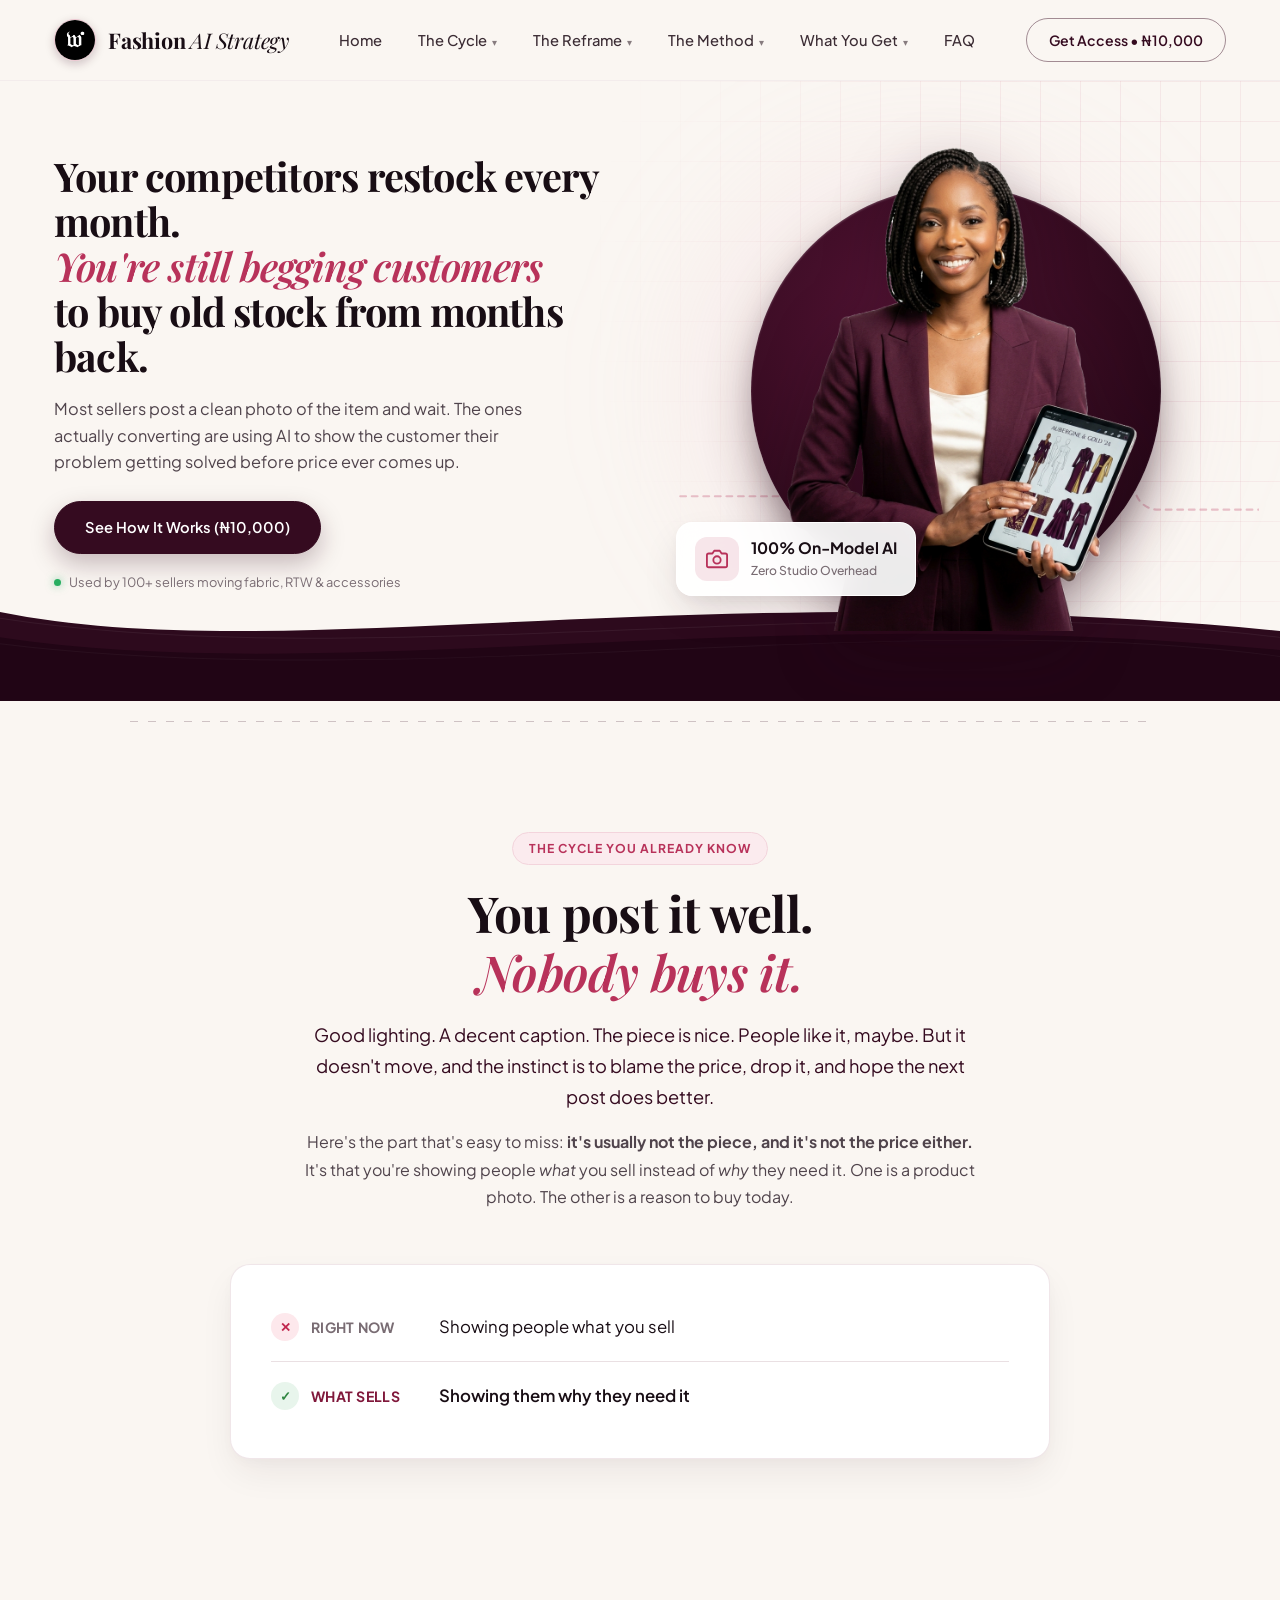
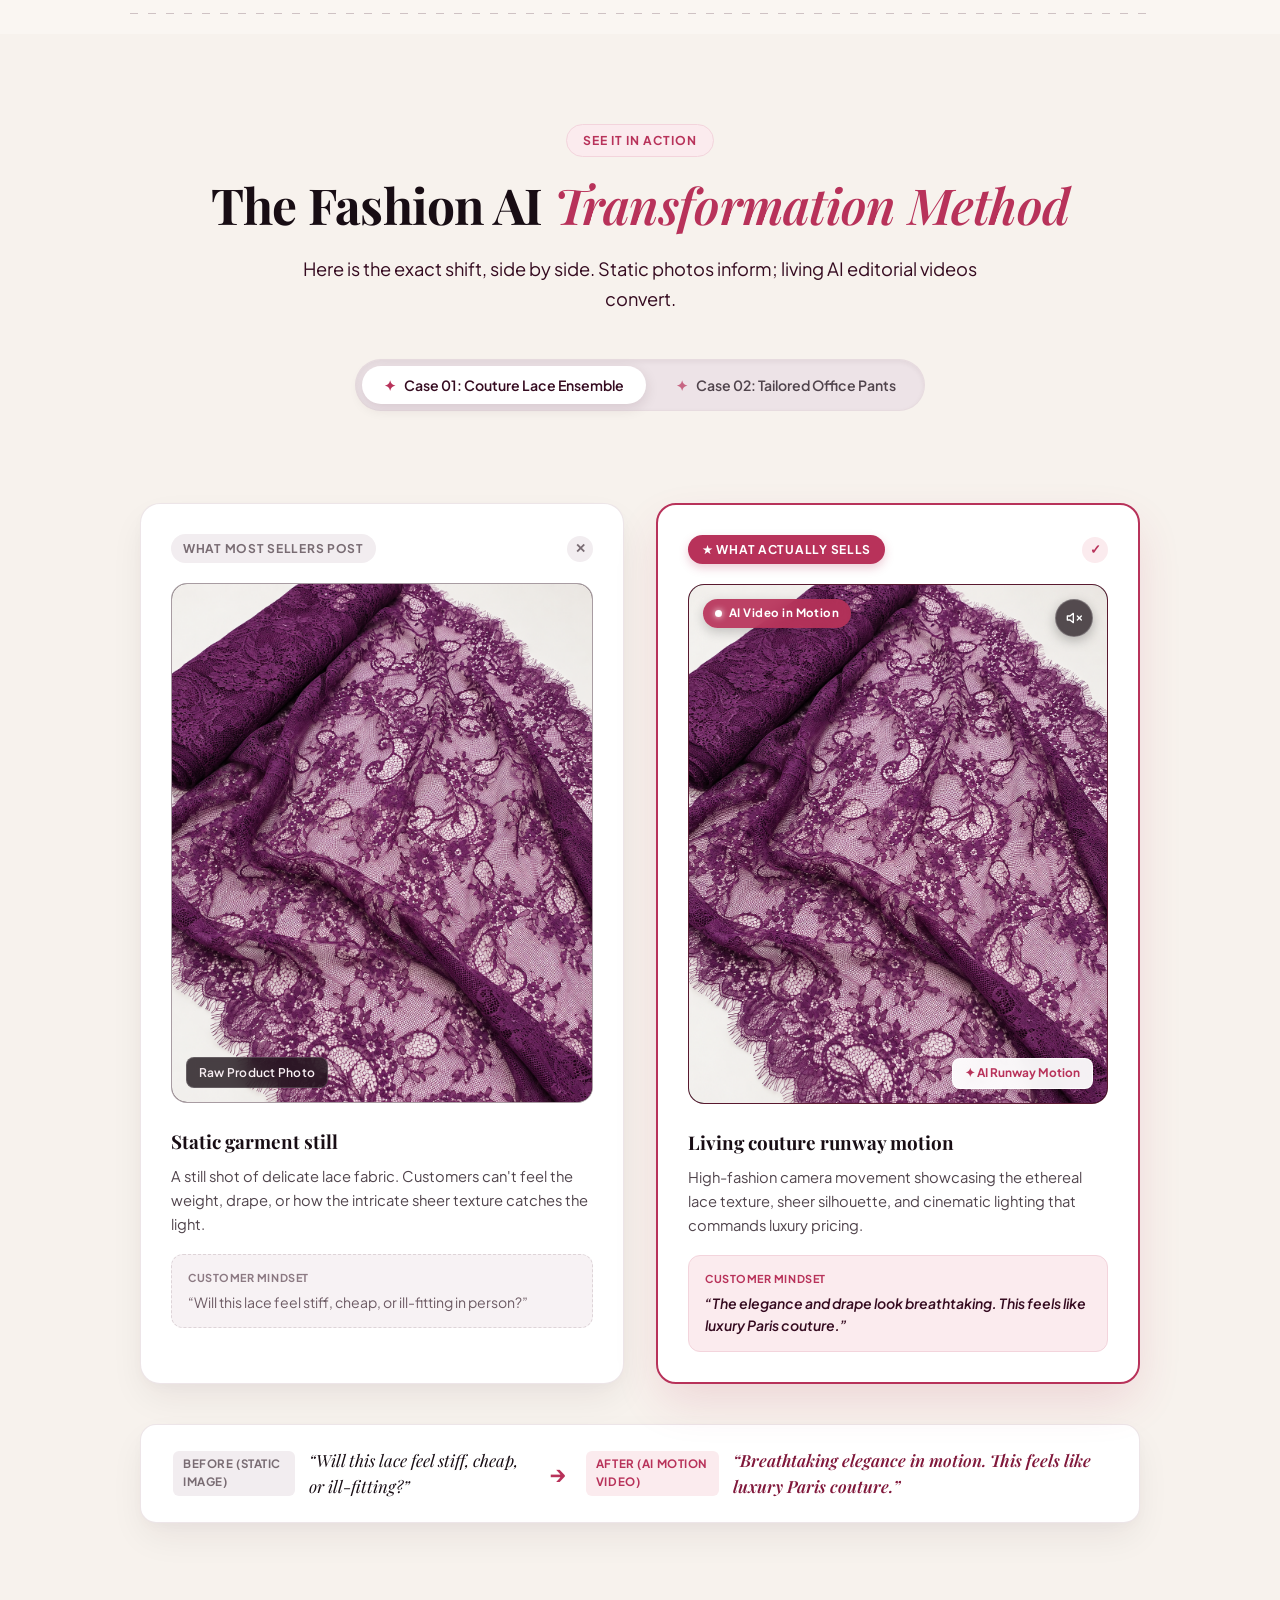
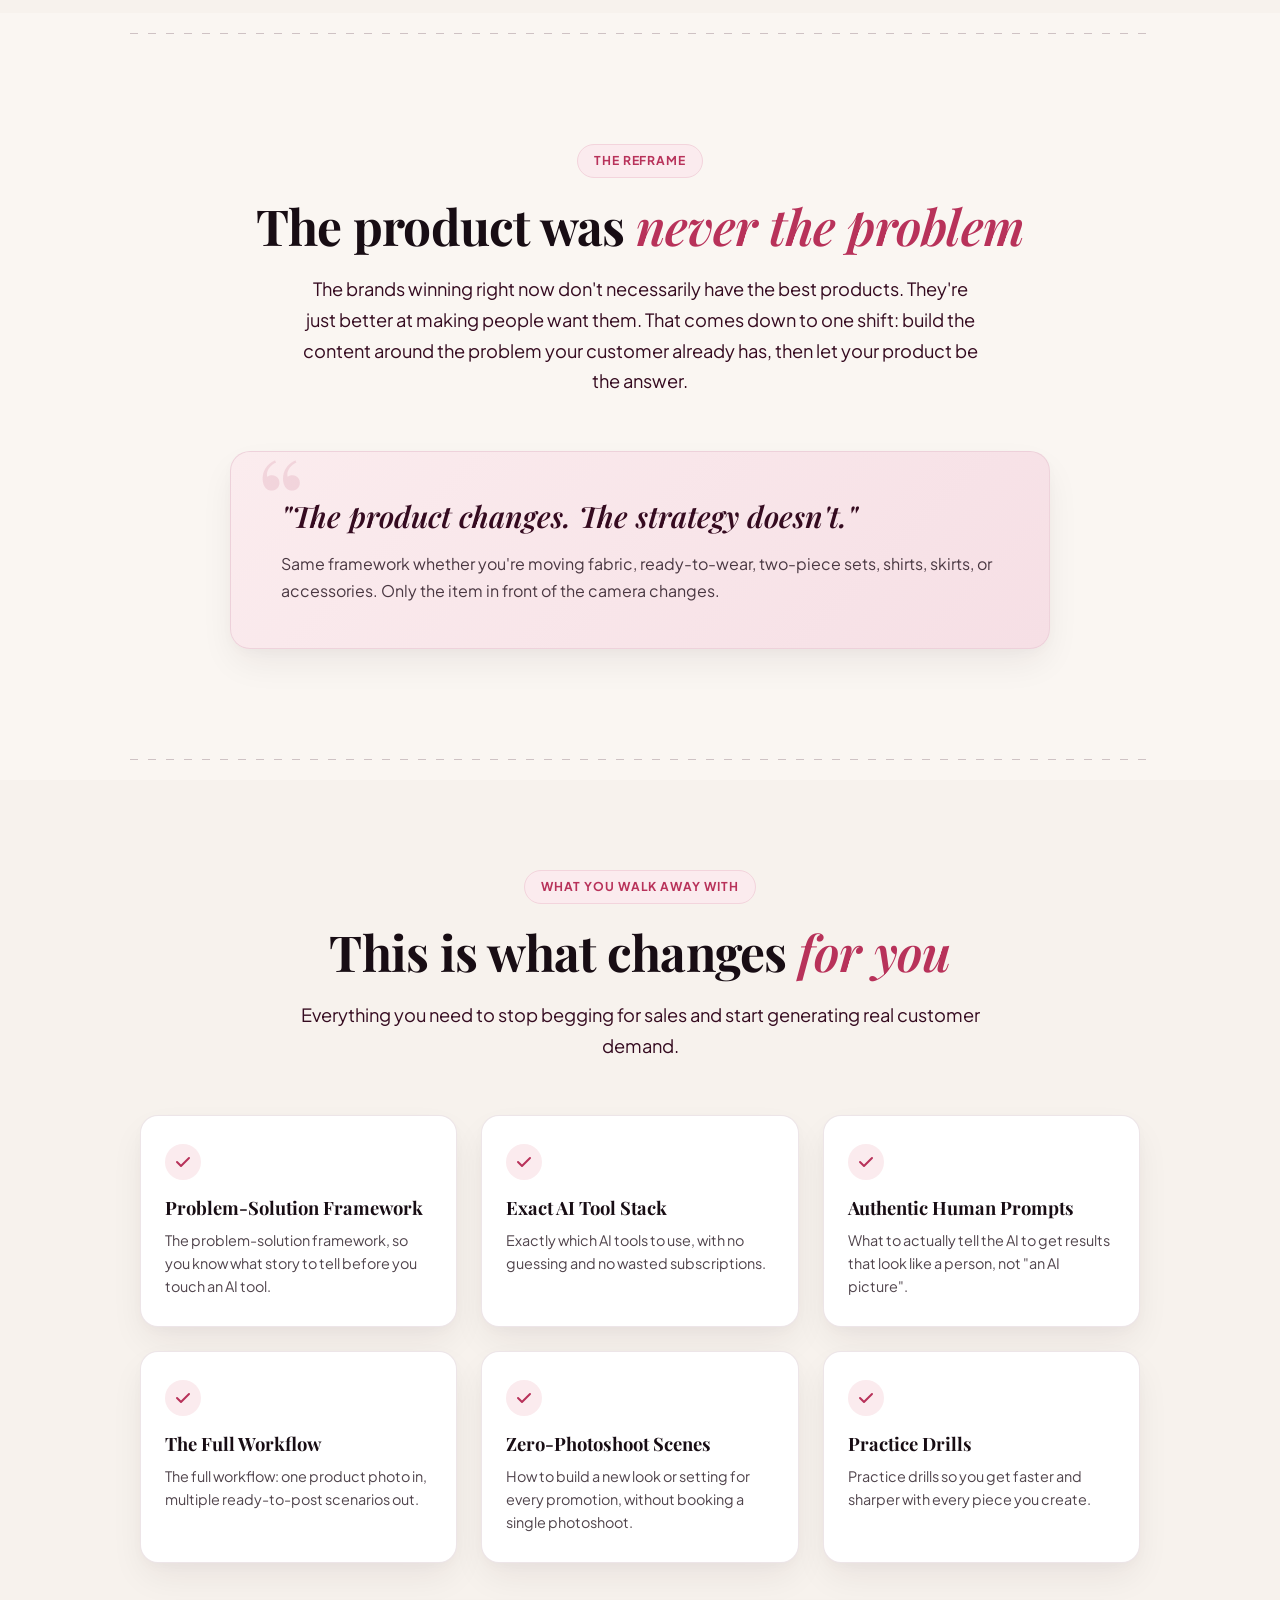
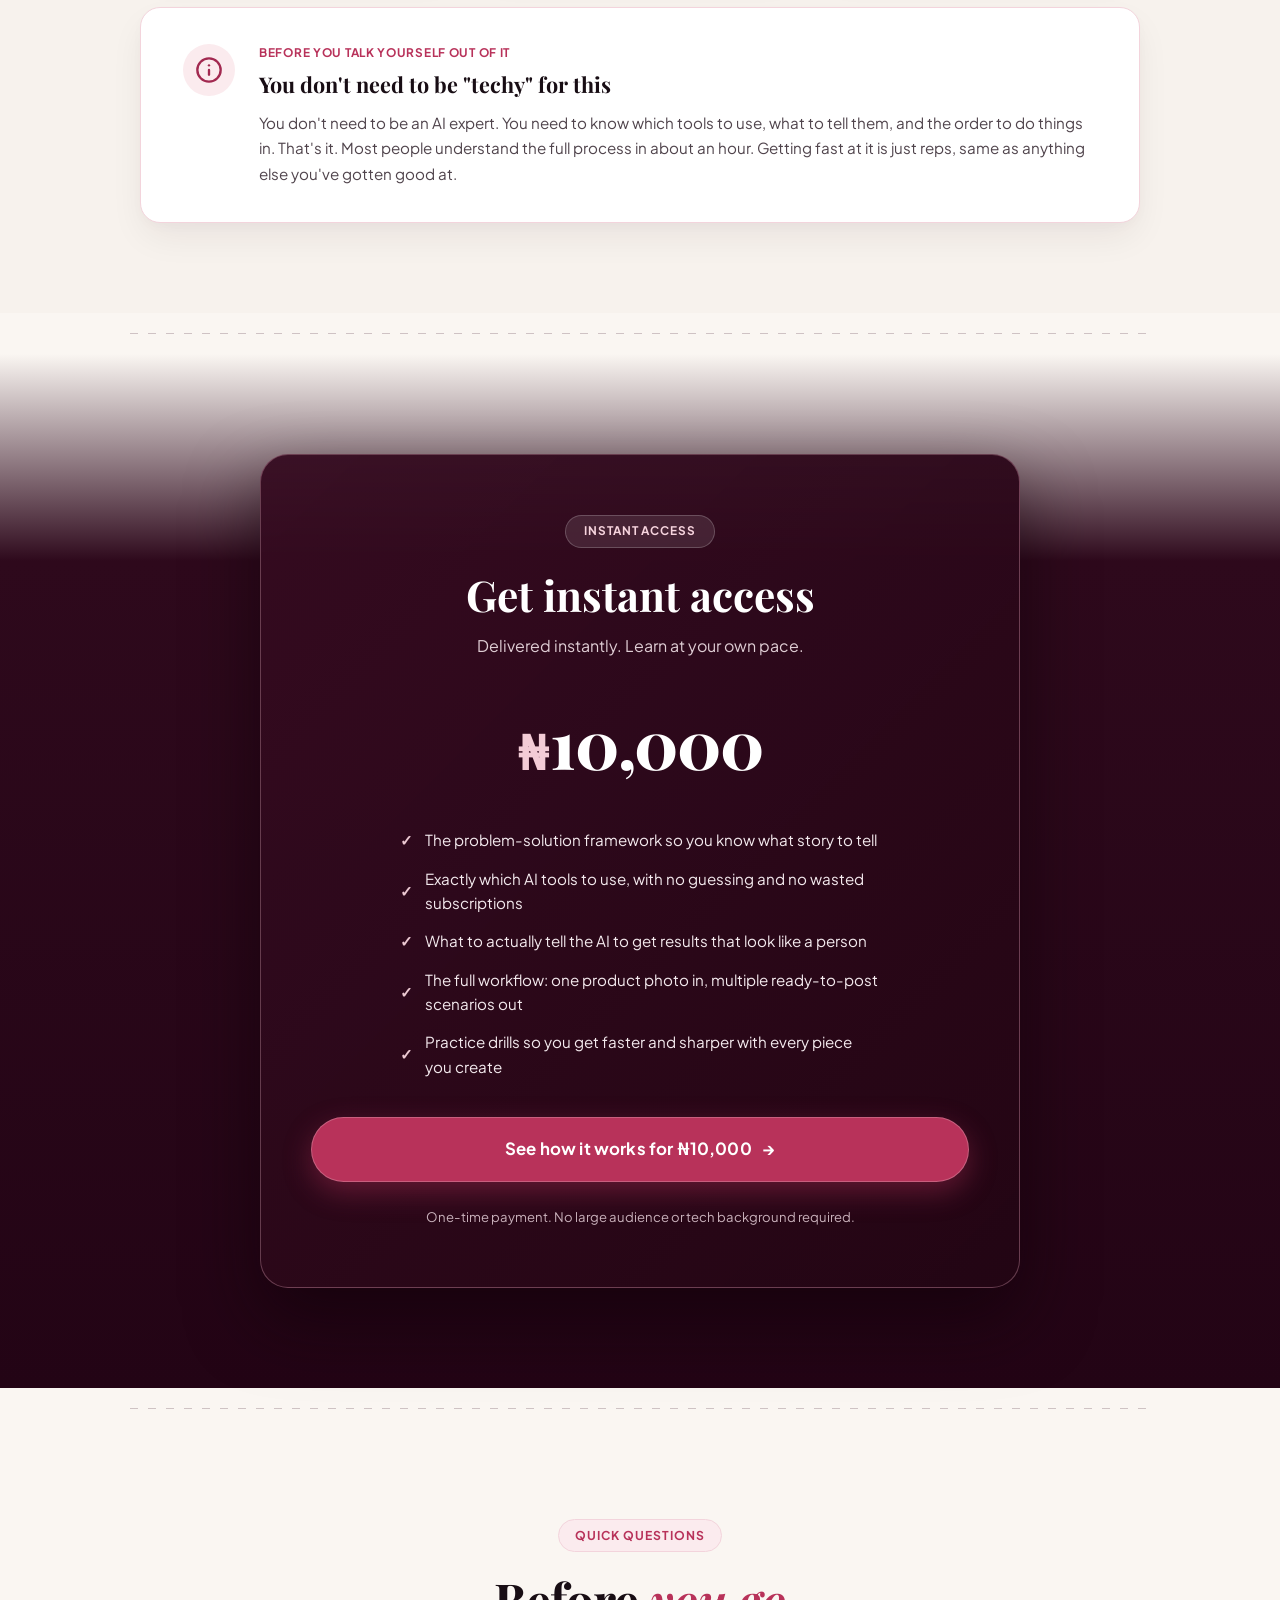
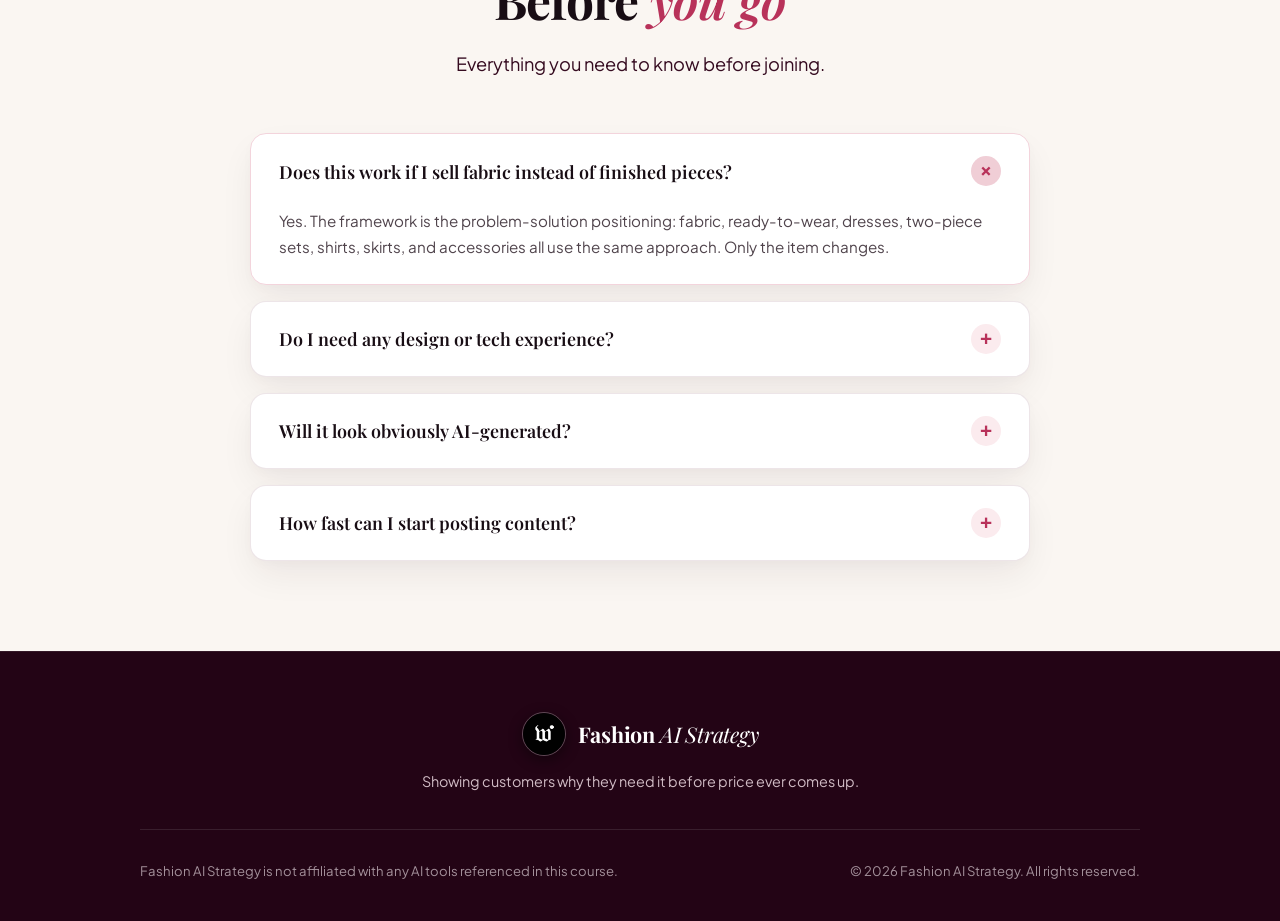
==== commit 9d37213b: "mdash removal" ====
--- a/index.html
+++ b/index.html
@@ -3,7 +3,7 @@
 <head>
   <meta charset="UTF-8">
   <meta name="viewport" content="width=device-width, initial-scale=1.0">
-  <title>Your Clothes Aren't the Problem — Fashion AI Strategy</title>
+  <title>Your Clothes Aren't the Problem | Fashion AI Strategy</title>
   <meta name="description" content="Your competitors restock every month while you're still begging customers to buy old stock from months back. Learn the AI framework to show customers why they need it today.">
   
   <!-- Fonts: Playfair Display for editorial luxury serif + Plus Jakarta Sans for crisp modern sans -->
@@ -96,7 +96,7 @@
 
           <!-- Supporting Pitch -->
           <p class="hero-description">
-            Most sellers post a clean photo of the item and wait. The ones actually converting are using AI to show the customer their problem getting solved &mdash; before price ever comes up.
+            Most sellers post a clean photo of the item and wait. The ones actually converting are using AI to show the customer their problem getting solved before price ever comes up.
           </p>
 
           <!-- Dual Action CTA Group Matching Reference: Primary Filled + Secondary Outlined -->
@@ -185,7 +185,7 @@
         <span class="eyebrow-pill">The cycle you already know</span>
         <h2 class="section-headline">You post it well.<br><span class="headline-serif-italic headline-accent">Nobody buys it.</span></h2>
         <p class="section-lede">
-          Good lighting. A decent caption. The piece is nice. People like it, maybe. But it doesn't move &mdash; and the instinct is to blame the price, drop it, and hope the next post does better.
+          Good lighting. A decent caption. The piece is nice. People like it, maybe. But it doesn't move, and the instinct is to blame the price, drop it, and hope the next post does better.
         </p>
         <p class="section-subtext">
           Here's the part that's easy to miss: <strong>it's usually not the piece, and it's not the price either.</strong> It's that you're showing people <em>what</em> you sell instead of <em>why</em> they need it. One is a product photo. The other is a reason to buy today.
@@ -213,33 +213,6 @@
         </div>
       </div>
 
-    </div>
-  </section>
-
-  <!-- Content Section Wrapper: Stitch Divider -->
-  <div class="section-stitch-wrap">
-    <div class="stitch-divider" aria-hidden="true"></div>
-  </div>
-
-  <!-- SECTION 2: The Reframe -->
-  <section class="content-section" id="reframe">
-    <div class="content-container">
-      <div class="section-header text-center">
-        <span class="eyebrow-pill">The reframe</span>
-        <h2 class="section-headline">The product was <span class="headline-serif-italic headline-accent">never the problem</span></h2>
-        <p class="section-lede">
-          The brands winning right now don't necessarily have the best products &mdash; they're just better at making people want them. That comes down to one shift: build the content around the problem your customer already has, then let your product be the answer.
-        </p>
-      </div>
-
-      <!-- The Reframe Callout Box -->
-      <div class="reframe-editorial-card">
-        <div class="reframe-accent-mark" aria-hidden="true">“</div>
-        <h3 class="reframe-quote">"The product changes. The strategy doesn't."</h3>
-        <p class="reframe-body">
-          Same framework whether you're moving fabric, ready-to-wear, two-piece sets, shirts, skirts, or accessories. Only the item in front of the camera changes.
-        </p>
-      </div>
     </div>
   </section>
 
@@ -399,7 +372,7 @@
               <p class="panel-desc">A styled model in fluid motion. The customer instantly sees the tailoring, the waist fit, and how the pants stride through real life.</p>
               <div class="thought-bubble thought-convinced">
                 <span class="bubble-tag">Customer Mindset</span>
-                <p>“Wait &mdash; this looks incredible in motion. I need this exact fit.”</p>
+                <p>“Wait, this looks incredible in motion. I need this exact fit.”</p>
               </div>
             </div>
           </div>
@@ -414,7 +387,7 @@
           <div class="shift-arrow-icon" aria-hidden="true">&rarr;</div>
           <div class="shift-step after">
             <span class="shift-tag">After (AI Motion Video)</span>
-            <span class="shift-quote">“Wait &mdash; this looks incredible in motion. I need this fit.”</span>
+            <span class="shift-quote">“Wait, this looks incredible in motion. I need this fit.”</span>
           </div>
         </div>
       </div>
@@ -427,6 +400,35 @@
     <div class="stitch-divider" aria-hidden="true"></div>
   </div>
 
+
+  <!-- SECTION 2: The Reframe -->
+  <section class="content-section" id="reframe">
+    <div class="content-container">
+      <div class="section-header text-center">
+        <span class="eyebrow-pill">The reframe</span>
+        <h2 class="section-headline">The product was <span class="headline-serif-italic headline-accent">never the problem</span></h2>
+        <p class="section-lede">
+          The brands winning right now don't necessarily have the best products. They're just better at making people want them. That comes down to one shift: build the content around the problem your customer already has, then let your product be the answer.
+        </p>
+      </div>
+
+      <!-- The Reframe Callout Box -->
+      <div class="reframe-editorial-card">
+        <div class="reframe-accent-mark" aria-hidden="true">“</div>
+        <h3 class="reframe-quote">"The product changes. The strategy doesn't."</h3>
+        <p class="reframe-body">
+          Same framework whether you're moving fabric, ready-to-wear, two-piece sets, shirts, skirts, or accessories. Only the item in front of the camera changes.
+        </p>
+      </div>
+    </div>
+  </section>
+
+  <!-- Content Section Wrapper: Stitch Divider -->
+  <div class="section-stitch-wrap">
+    <div class="stitch-divider" aria-hidden="true"></div>
+  </div>
+
+  
   <!-- SECTION 3: What You Get / What You Walk Away With -->
   <section class="content-section bg-soft" id="what-you-get">
     <div class="content-container">
@@ -462,7 +464,7 @@
           </div>
           <div class="card-content">
             <h4 class="card-headline">Exact AI Tool Stack</h4>
-            <p class="card-copy">Exactly which AI tools to use &mdash; no guessing, no wasted subscriptions.</p>
+            <p class="card-copy">Exactly which AI tools to use, with no guessing and no wasted subscriptions.</p>
           </div>
         </div>
 
@@ -488,7 +490,7 @@
           </div>
           <div class="card-content">
             <h4 class="card-headline">The Full Workflow</h4>
-            <p class="card-copy">The full workflow &mdash; one product photo in, multiple ready-to-post scenarios out.</p>
+            <p class="card-copy">The full workflow: one product photo in, multiple ready-to-post scenarios out.</p>
           </div>
         </div>
 
@@ -532,7 +534,7 @@
           <span class="reassurance-eyebrow">Before you talk yourself out of it</span>
           <h3 class="reassurance-title">You don't need to be "techy" for this</h3>
           <p class="reassurance-text">
-            You don't need to be an AI expert. You need to know which tools to use, what to tell them, and the order to do things in &mdash; that's it. Most people understand the full process in about an hour. Getting fast at it is just reps, same as anything else you've gotten good at.
+            You don't need to be an AI expert. You need to know which tools to use, what to tell them, and the order to do things in. That's it. Most people understand the full process in about an hour. Getting fast at it is just reps, same as anything else you've gotten good at.
           </p>
         </div>
       </div>
@@ -559,9 +561,9 @@
 
         <ul class="price-perks-list">
           <li><span>✓</span> The problem-solution framework so you know what story to tell</li>
-          <li><span>✓</span> Exactly which AI tools to use &mdash; no guessing, no wasted subscriptions</li>
+          <li><span>✓</span> Exactly which AI tools to use, with no guessing and no wasted subscriptions</li>
           <li><span>✓</span> What to actually tell the AI to get results that look like a person</li>
-          <li><span>✓</span> The full workflow &mdash; one product photo in, multiple ready-to-post scenarios out</li>
+          <li><span>✓</span> The full workflow: one product photo in, multiple ready-to-post scenarios out</li>
           <li><span>✓</span> Practice drills so you get faster and sharper with every piece you create</li>
         </ul>
 
@@ -599,7 +601,7 @@
             <span class="faq-icon" aria-hidden="true">+</span>
           </button>
           <div class="faq-answer">
-            <p>Yes. The framework is the problem-solution positioning &mdash; fabric, ready-to-wear, dresses, two-piece sets, shirts, skirts, and accessories all use the same approach. Only the item changes.</p>
+            <p>Yes. The framework is the problem-solution positioning: fabric, ready-to-wear, dresses, two-piece sets, shirts, skirts, and accessories all use the same approach. Only the item changes.</p>
           </div>
         </div>
 
@@ -621,7 +623,7 @@
             <span class="faq-icon" aria-hidden="true">+</span>
           </button>
           <div class="faq-answer">
-            <p>The goal was never pretty AI pictures &mdash; it's content that makes your customer picture herself with the product and understand why she needs it. That's what the workflow is built around.</p>
+            <p>The goal was never pretty AI pictures. It's content that makes your customer picture herself with the product and understand why she needs it. That's what the workflow is built around.</p>
           </div>
         </div>
 
@@ -648,7 +650,7 @@
           <img src="assets/logo.jpg" alt="Fashion AI Strategy Logo" class="brand-logo-img">
           <span class="brand-text">Fashion <span class="brand-subtext">AI Strategy</span></span>
         </div>
-        <p class="footer-tagline">Showing customers why they need it &mdash; before price ever comes up.</p>
+        <p class="footer-tagline">Showing customers why they need it before price ever comes up.</p>
       </div>
 
       <div class="footer-bottom">
@@ -699,7 +701,7 @@
           </div>
 
           <button type="submit" class="btn-primary-enroll w-full" id="btn-submit-enroll">
-            Complete Enrollment &mdash; ₦10,000 &rarr;
+            Complete Enrollment &bull; ₦10,000 &rarr;
           </button>
           
           <div class="modal-guarantee">
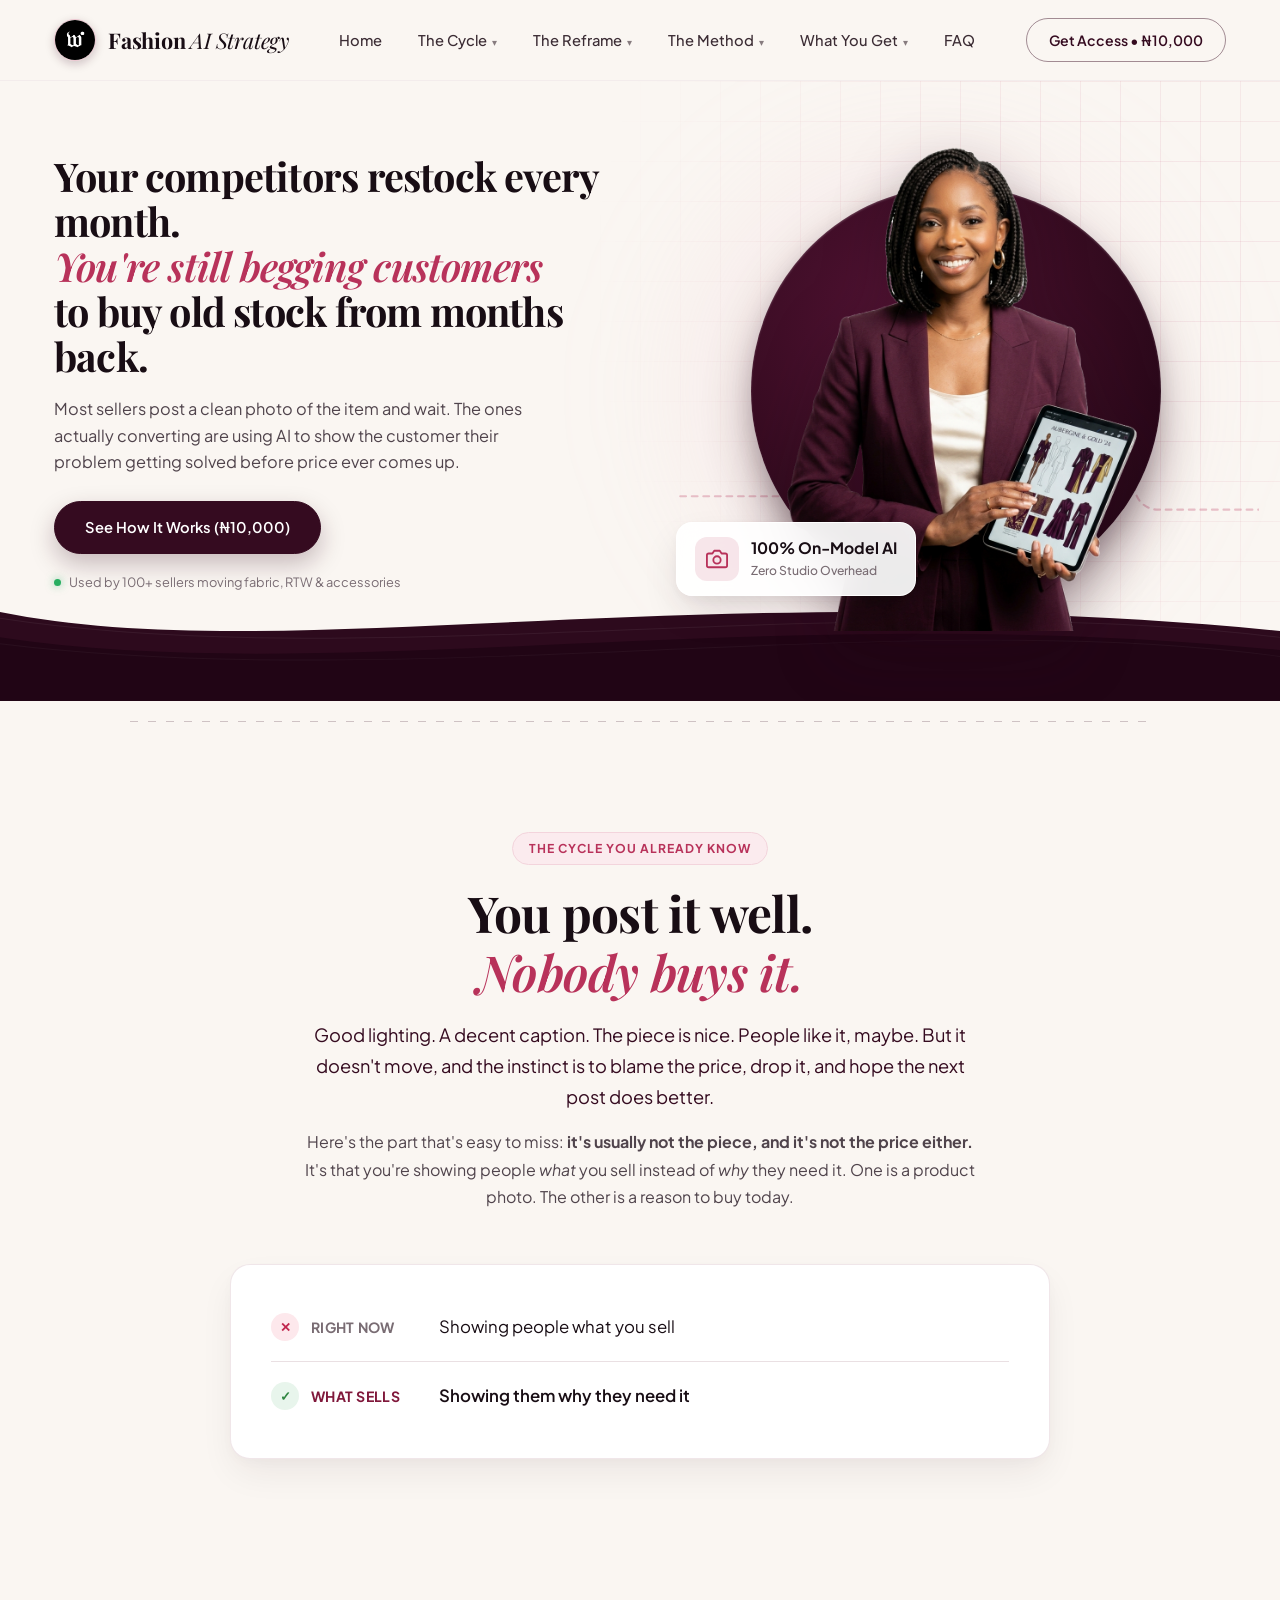
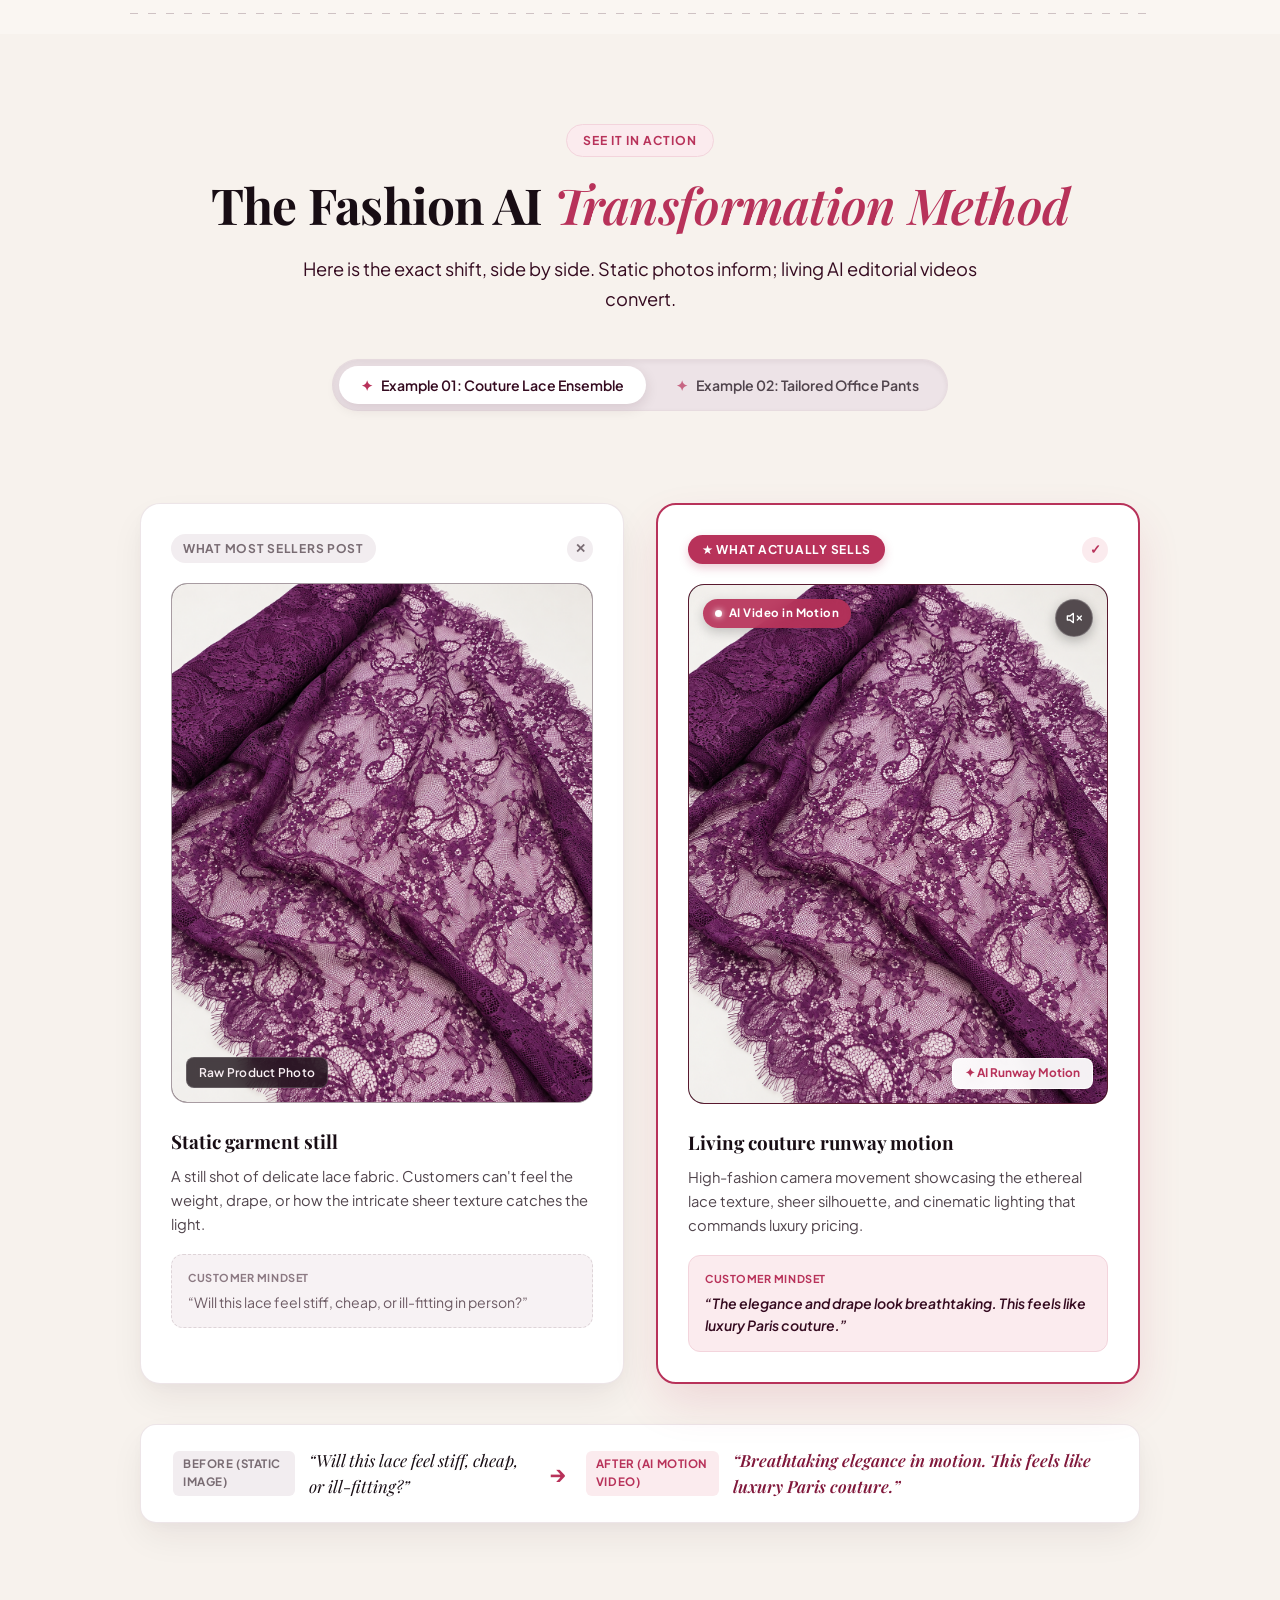
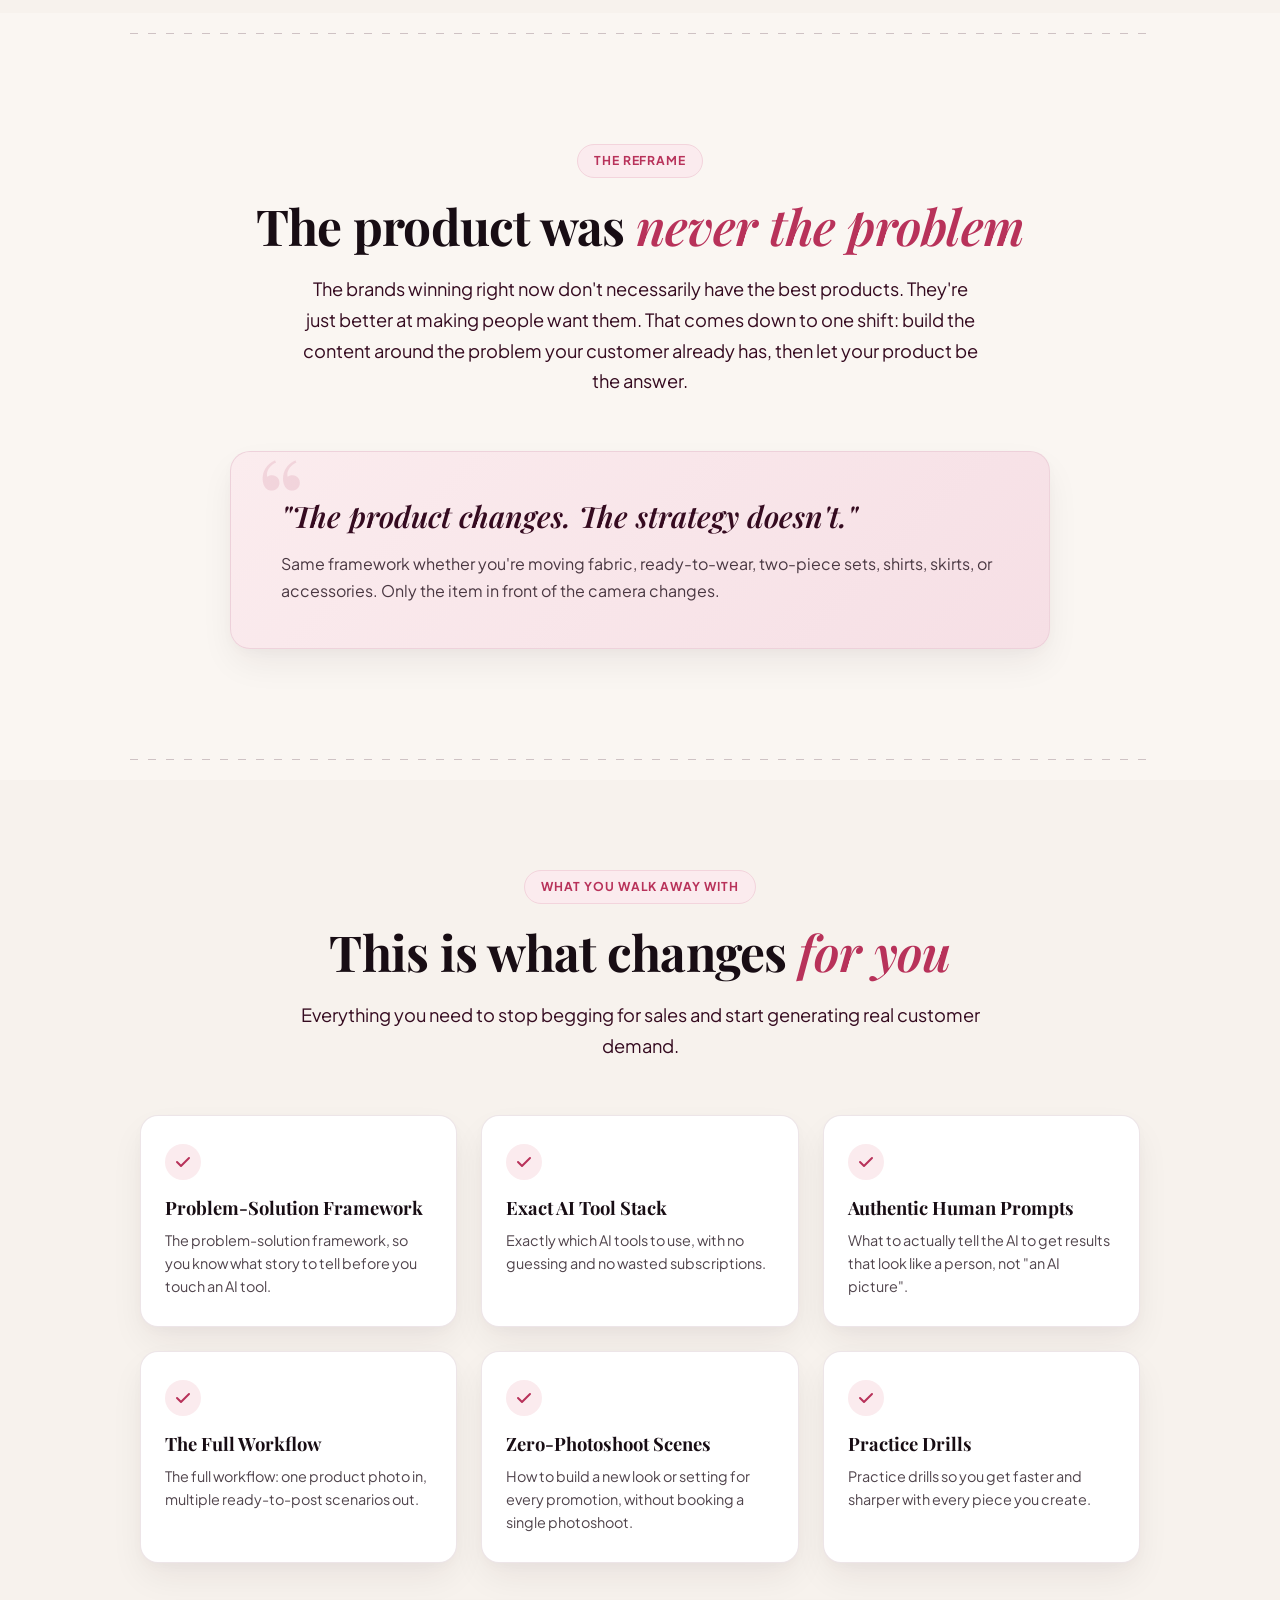
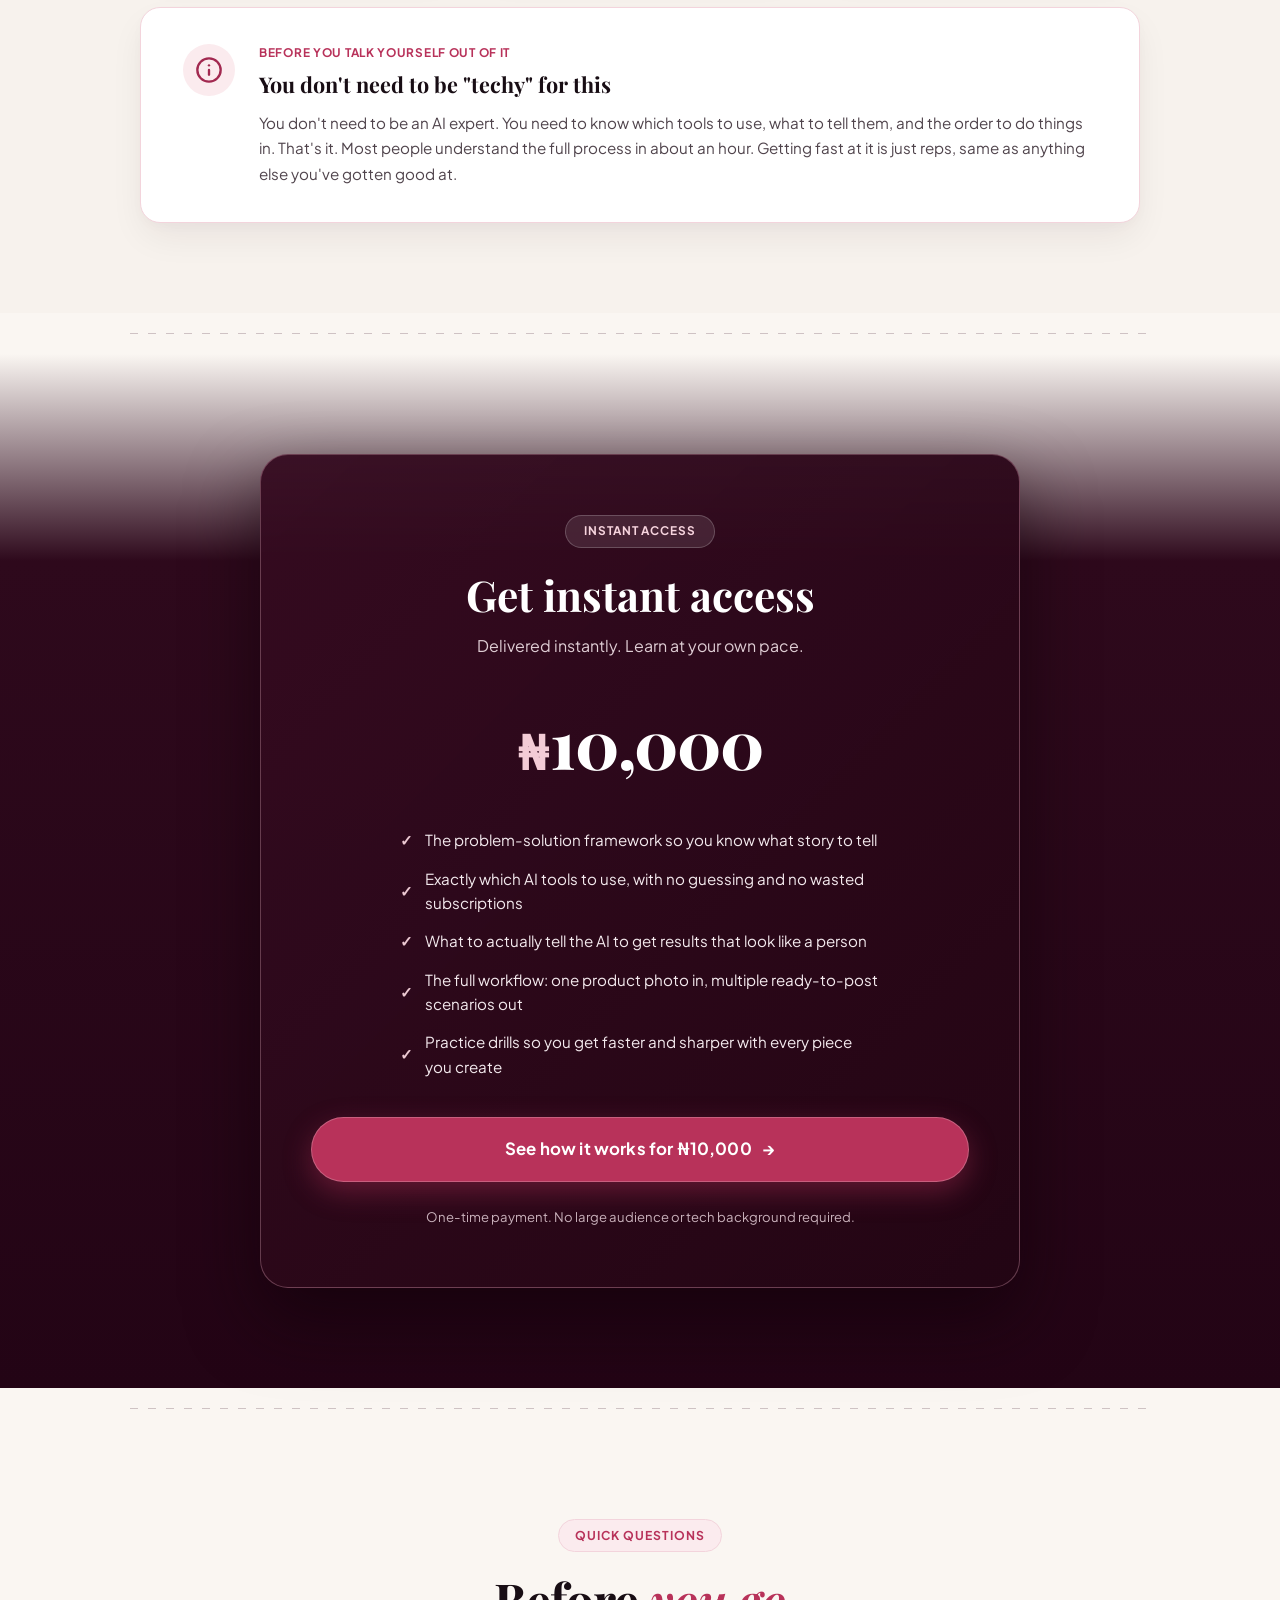
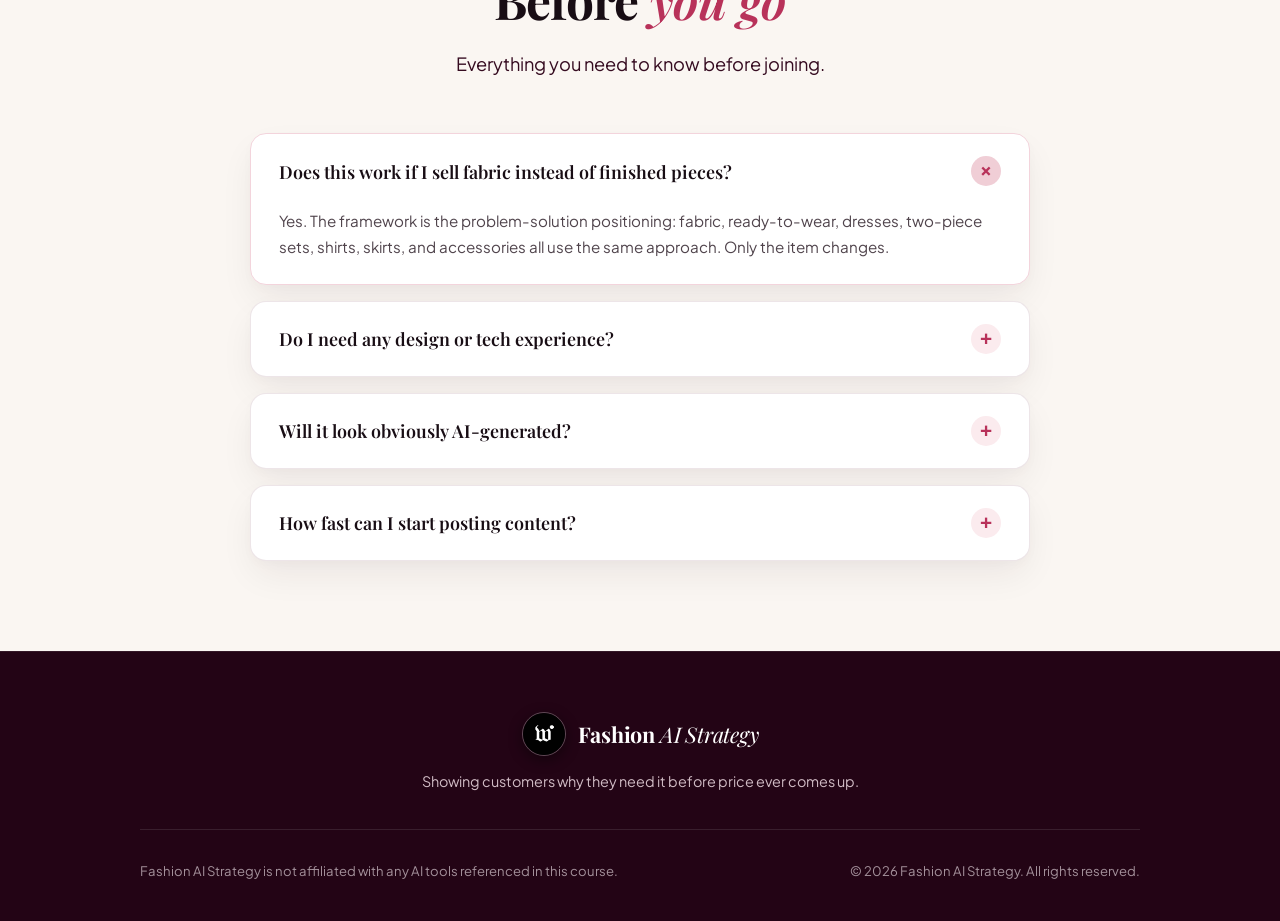
==== commit ee39890e: "example" ====
--- a/index.html
+++ b/index.html
@@ -13,6 +13,25 @@
   
   <link rel="icon" type="image/jpeg" href="assets/logo.jpg">
   <link rel="stylesheet" href="css/style.css">
+
+  <!-- Meta Pixel Code -->
+  <script>
+    !function(f,b,e,v,n,t,s)
+    {if(f.fbq)return;n=f.fbq=function(){n.callMethod?
+    n.callMethod.apply(n,arguments):n.queue.push(arguments)};
+    if(!f._fbq)f._fbq=n;n.push=n;n.loaded=!0;n.version='2.0';
+    n.queue=[];t=b.createElement(e);t.async=!0;
+    t.src=v;s=b.getElementsByTagName(e)[0];
+    s.parentNode.insertBefore(t,s)}(window, document,'script',
+    'https://connect.facebook.net/en_US/fbevents.js');
+    fbq('init', '2438449583288231');
+    fbq('track', 'PageView');
+  </script>
+  <noscript>
+    <img height="1" width="1" style="display:none" 
+         src="https://www.facebook.com/tr?id=2438449583288231&ev=PageView&noscript=1" alt="Meta Pixel" />
+  </noscript>
+  <!-- End Meta Pixel Code -->
 </head>
 <body>
 
@@ -235,11 +254,11 @@
         <div class="method-tabs-nav" role="tablist" aria-label="Fashion AI Transformations">
           <button class="method-tab-btn active" role="tab" aria-selected="true" aria-controls="method-panel-lace" id="tab-lace" data-target="method-panel-lace">
             <span class="tab-sparkle" aria-hidden="true">✦</span>
-            <span class="tab-text">Case 01: Couture Lace Ensemble</span>
+            <span class="tab-text">Example 01: Couture Lace Ensemble</span>
           </button>
           <button class="method-tab-btn" role="tab" aria-selected="false" aria-controls="method-panel-pants" id="tab-pants" data-target="method-panel-pants">
             <span class="tab-sparkle" aria-hidden="true">✦</span>
-            <span class="tab-text">Case 02: Tailored Office Pants</span>
+            <span class="tab-text">Example 02: Tailored Office Pants</span>
           </button>
         </div>
       </div>
